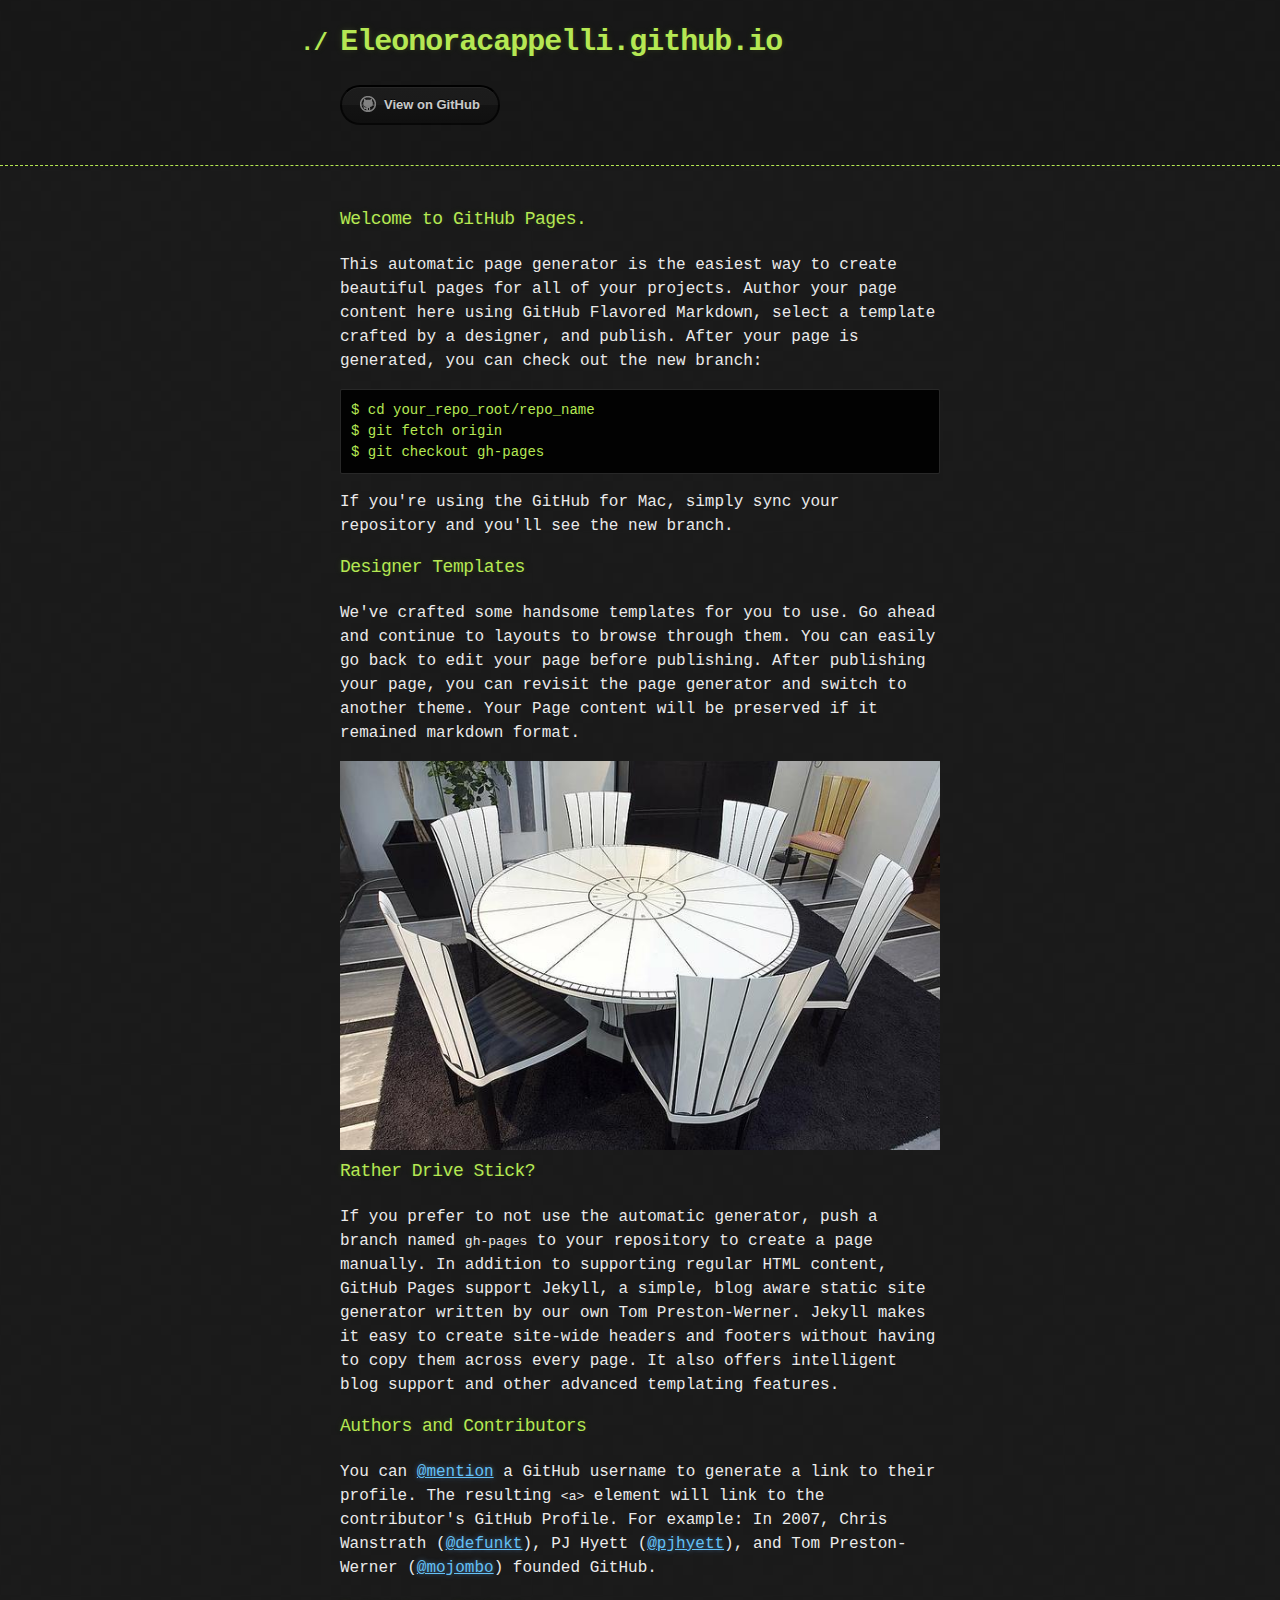
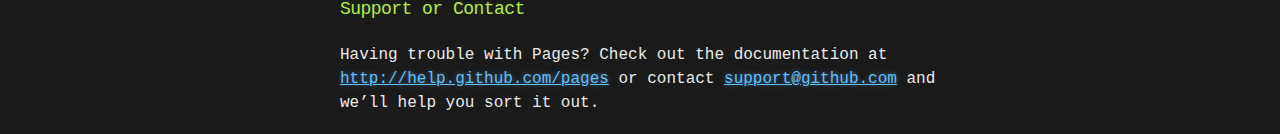
==== index.html @ 9c7d65f6 "primo" ====
<!DOCTYPE html>
<html>
  <head>
    <meta charset='utf-8'>
    <meta http-equiv="X-UA-Compatible" content="chrome=1">

    <link rel="stylesheet" type="text/css" href="stylesheets/stylesheet.css" media="screen" />
    <link rel="stylesheet" type="text/css" href="stylesheets/pygment_trac.css" media="screen" />
    <link rel="stylesheet" type="text/css" href="stylesheets/print.css" media="print" />

    <title>Eleonoracappelli.github.io by Eleonoracappelli</title>
  </head>

  <body>

    <header>
      <div class="container">
        <h1>Eleonoracappelli.github.io</h1>
        <h2></h2>

        <section id="downloads">
          <a href="https://github.com/eleonoracappelli" class="btn btn-github"><span class="icon"></span>View on GitHub</a>
        </section>
      </div>
    </header>

    <div class="container">
      <section id="main_content">
        <h3>
<a name="welcome-to-github-pages" class="anchor" href="#welcome-to-github-pages"><span class="octicon octicon-link"></span></a>Welcome to GitHub Pages.</h3>

<p>This automatic page generator is the easiest way to create beautiful pages for all of your projects. Author your page content here using GitHub Flavored Markdown, select a template crafted by a designer, and publish. After your page is generated, you can check out the new branch:</p>

<pre><code>$ cd your_repo_root/repo_name
$ git fetch origin
$ git checkout gh-pages
</code></pre>

<p>If you're using the GitHub for Mac, simply sync your repository and you'll see the new branch.</p>

<h3>
<a name="designer-templates" class="anchor" href="#designer-templates"><span class="octicon octicon-link"></span></a>Designer Templates</h3>

<p>We've crafted some handsome templates for you to use. Go ahead and continue to layouts to browse through them. You can easily go back to edit your page before publishing. After publishing your page, you can revisit the page generator and switch to another theme. Your Page content will be preserved if it remained markdown format.</p>

<img src = "images/image.jpg"/>
<h3>
<a name="rather-drive-stick" class="anchor" href="#rather-drive-stick"><span class="octicon octicon-link"></span></a>Rather Drive Stick?</h3>

<p>If you prefer to not use the automatic generator, push a branch named <code>gh-pages</code> to your repository to create a page manually. In addition to supporting regular HTML content, GitHub Pages support Jekyll, a simple, blog aware static site generator written by our own Tom Preston-Werner. Jekyll makes it easy to create site-wide headers and footers without having to copy them across every page. It also offers intelligent blog support and other advanced templating features.</p>

<h3>
<a name="authors-and-contributors" class="anchor" href="#authors-and-contributors"><span class="octicon octicon-link"></span></a>Authors and Contributors</h3>

<p>You can <a href="https://github.com/blog/821" class="user-mention">@mention</a> a GitHub username to generate a link to their profile. The resulting <code>&lt;a&gt;</code> element will link to the contributor's GitHub Profile. For example: In 2007, Chris Wanstrath (<a href="https://github.com/defunkt" class="user-mention">@defunkt</a>), PJ Hyett (<a href="https://github.com/pjhyett" class="user-mention">@pjhyett</a>), and Tom Preston-Werner (<a href="https://github.com/mojombo" class="user-mention">@mojombo</a>) founded GitHub.</p>

<h3>
<a name="support-or-contact" class="anchor" href="#support-or-contact"><span class="octicon octicon-link"></span></a>Support or Contact</h3>

<p>Having trouble with Pages? Check out the documentation at <a href="http://help.github.com/pages">http://help.github.com/pages</a> or contact <a href="mailto:support@github.com">support@github.com</a> and we’ll help you sort it out.</p>
      </section>
    </div>

    
  </body>
</html>
---- stylesheets/stylesheet.css ----
body {
  margin: 0;
  padding: 0;
  background: #151515 url("../images/bkg.png") 0 0;
  color: #eaeaea;
  font: 16px;
  line-height: 1.5;
  font-family: Monaco, "Bitstream Vera Sans Mono", "Lucida Console", Terminal, monospace;
}

/* General & 'Reset' Stuff */

.container {
  width: 90%;
  max-width: 600px;
  margin: 0 auto;
}

section {
  display: block;
  margin: 0 0 20px 0;
}

h1, h2, h3, h4, h5, h6 {
  margin: 0 0 20px;
}

li {
  line-height: 1.4 ;
}

/* Header, <header>
   header   - container
   h1       - project name
   h2       - project description
*/

header {
  background: rgba(0, 0, 0, 0.1);
  width: 100%;
  border-bottom: 1px dashed #b5e853;
  padding: 20px 0;
  margin: 0 0 40px 0;
}

header h1 {
  font-size: 30px;
  line-height: 1.5;
  margin: 0 0 0 -40px;
  font-weight: bold;
  font-family: Monaco, "Bitstream Vera Sans Mono", "Lucida Console", Terminal, monospace;
  color: #b5e853;
  text-shadow: 0 1px 1px rgba(0, 0, 0, 0.1),
               0 0 5px rgba(181, 232, 83, 0.1),
               0 0 10px rgba(181, 232, 83, 0.1);
  letter-spacing: -1px;
  -webkit-font-smoothing: antialiased;
}

header h1:before {
  content: "./ ";
  font-size: 24px;
}

header h2 {
  font-size: 18px;
  font-weight: 300;
  color: #666;
}

#downloads .btn {
  display: inline-block;
  text-align: center;
  margin: 0;
}

/* Main Content
*/

#main_content {
  width: 100%;
  -webkit-font-smoothing: antialiased;
}
section img {
  max-width: 100%
}

h1, h2, h3, h4, h5, h6 {
  font-weight: normal;
  font-family: Monaco, "Bitstream Vera Sans Mono", "Lucida Console", Terminal, monospace;
  color: #b5e853;
  letter-spacing: -0.03em;
  text-shadow: 0 1px 1px rgba(0, 0, 0, 0.1),
               0 0 5px rgba(181, 232, 83, 0.1),
               0 0 10px rgba(181, 232, 83, 0.1);
}

#main_content h1 {
  font-size: 30px;
}

#main_content h2 {
  font-size: 24px;
}

#main_content h3 {
  font-size: 18px;
}

#main_content h4 {
  font-size: 14px;
}

#main_content h5 {
  font-size: 12px;
  text-transform: uppercase;
  margin: 0 0 5px 0;
}

#main_content h6 {
  font-size: 12px;
  text-transform: uppercase;
  color: #999;
  margin: 0 0 5px 0;
}

dt {
  font-style: italic;
  font-weight: bold;
}

ul li {
  list-style: none;
}

ul li:before {
  content: ">>";
  font-family: Monaco, "Bitstream Vera Sans Mono", "Lucida Console", Terminal, monospace;
  font-size: 13px;
  color: #b5e853;
  margin-left: -37px;
  margin-right: 21px;
  line-height: 16px;
}

blockquote {
  color: #aaa;
  padding-left: 10px;
  border-left: 1px dotted #666;
}

pre {
  background: rgba(0, 0, 0, 0.9);
  border: 1px solid rgba(255, 255, 255, 0.15);
  padding: 10px;
  font-size: 14px;
  color: #b5e853;
  border-radius: 2px;
  -moz-border-radius: 2px;
  -webkit-border-radius: 2px;
  text-wrap: normal;
  overflow: auto;
  overflow-y: hidden;
}

table {
  width: 100%;
  margin: 0 0 20px 0;
}

th {
  text-align: left;
  border-bottom: 1px dashed #b5e853;
  padding: 5px 10px;
}

td {
  padding: 5px 10px;
}

hr {
  height: 0;
  border: 0;
  border-bottom: 1px dashed #b5e853;
  color: #b5e853;
}

/* Buttons
*/

.btn {
  display: inline-block;
  background: -webkit-linear-gradient(top, rgba(40, 40, 40, 0.3), rgba(35, 35, 35, 0.3) 50%, rgba(10, 10, 10, 0.3) 50%, rgba(0, 0, 0, 0.3));
  padding: 8px 18px;
  border-radius: 50px;
  border: 2px solid rgba(0, 0, 0, 0.7);
  border-bottom: 2px solid rgba(0, 0, 0, 0.7);
  border-top: 2px solid rgba(0, 0, 0, 1);
  color: rgba(255, 255, 255, 0.8);
  font-family: Helvetica, Arial, sans-serif;
  font-weight: bold;
  font-size: 13px;
  text-decoration: none;
  text-shadow: 0 -1px 0 rgba(0, 0, 0, 0.75);
  box-shadow: inset 0 1px 0 rgba(255, 255, 255, 0.05);
}

.btn:hover {
  background: -webkit-linear-gradient(top, rgba(40, 40, 40, 0.6), rgba(35, 35, 35, 0.6) 50%, rgba(10, 10, 10, 0.8) 50%, rgba(0, 0, 0, 0.8));
}

.btn .icon {
  display: inline-block;
  width: 16px;
  height: 16px;
  margin: 1px 8px 0 0;
  float: left;
}

.btn-github .icon {
  opacity: 0.6;
  background: url("../images/blacktocat.png") 0 0 no-repeat;
}

/* Links
   a, a:hover, a:visited
*/

a {
  color: #63c0f5;
  text-shadow: 0 0 5px rgba(104, 182, 255, 0.5);
}

/* Clearfix */

.cf:before, .cf:after {
  content:"";
  display:table;
}

.cf:after {
  clear:both;
}

.cf {
  zoom:1;
}
---- stylesheets/pygment_trac.css ----
.highlight .c { color: #999988; font-style: italic } /* Comment */
.highlight .err { color: #a61717; background-color: #e3d2d2 } /* Error */
.highlight .k { font-weight: bold } /* Keyword */
.highlight .o { font-weight: bold } /* Operator */
.highlight .cm { color: #999988; font-style: italic } /* Comment.Multiline */
.highlight .cp { color: #999999; font-weight: bold } /* Comment.Preproc */
.highlight .c1 { color: #999988; font-style: italic } /* Comment.Single */
.highlight .cs { color: #999999; font-weight: bold; font-style: italic } /* Comment.Special */
.highlight .gd { color: #000000; background-color: #ffdddd } /* Generic.Deleted */
.highlight .gd .x { color: #000000; background-color: #ffaaaa } /* Generic.Deleted.Specific */
.highlight .ge { font-style: italic } /* Generic.Emph */
.highlight .gr { color: #aa0000 } /* Generic.Error */
.highlight .gh { color: #999999 } /* Generic.Heading */
.highlight .gi { color: #000000; background-color: #ddffdd } /* Generic.Inserted */
.highlight .gi .x { color: #000000; background-color: #aaffaa } /* Generic.Inserted.Specific */
.highlight .go { color: #888888 } /* Generic.Output */
.highlight .gp { color: #555555 } /* Generic.Prompt */
.highlight .gs { font-weight: bold } /* Generic.Strong */
.highlight .gu { color: #800080; font-weight: bold; } /* Generic.Subheading */
.highlight .gt { color: #aa0000 } /* Generic.Traceback */
.highlight .kc { font-weight: bold } /* Keyword.Constant */
.highlight .kd { font-weight: bold } /* Keyword.Declaration */
.highlight .kn { font-weight: bold } /* Keyword.Namespace */
.highlight .kp { font-weight: bold } /* Keyword.Pseudo */
.highlight .kr { font-weight: bold } /* Keyword.Reserved */
.highlight .kt { color: #445588; font-weight: bold } /* Keyword.Type */
.highlight .m { color: #009999 } /* Literal.Number */
.highlight .s { color: #d14 } /* Literal.String */
.highlight .na { color: #008080 } /* Name.Attribute */
.highlight .nb { color: #0086B3 } /* Name.Builtin */
.highlight .nc { color: #445588; font-weight: bold } /* Name.Class */
.highlight .no { color: #008080 } /* Name.Constant */
.highlight .ni { color: #800080 } /* Name.Entity */
.highlight .ne { color: #990000; font-weight: bold } /* Name.Exception */
.highlight .nf { color: #990000; font-weight: bold } /* Name.Function */
.highlight .nn { color: #555555 } /* Name.Namespace */
.highlight .nt { color: #CBDFFF } /* Name.Tag */
.highlight .nv { color: #008080 } /* Name.Variable */
.highlight .ow { font-weight: bold } /* Operator.Word */
.highlight .w { color: #bbbbbb } /* Text.Whitespace */
.highlight .mf { color: #009999 } /* Literal.Number.Float */
.highlight .mh { color: #009999 } /* Literal.Number.Hex */
.highlight .mi { color: #009999 } /* Literal.Number.Integer */
.highlight .mo { color: #009999 } /* Literal.Number.Oct */
.highlight .sb { color: #d14 } /* Literal.String.Backtick */
.highlight .sc { color: #d14 } /* Literal.String.Char */
.highlight .sd { color: #d14 } /* Literal.String.Doc */
.highlight .s2 { color: #d14 } /* Literal.String.Double */
.highlight .se { color: #d14 } /* Literal.String.Escape */
.highlight .sh { color: #d14 } /* Literal.String.Heredoc */
.highlight .si { color: #d14 } /* Literal.String.Interpol */
.highlight .sx { color: #d14 } /* Literal.String.Other */
.highlight .sr { color: #009926 } /* Literal.String.Regex */
.highlight .s1 { color: #d14 } /* Literal.String.Single */
.highlight .ss { color: #990073 } /* Literal.String.Symbol */
.highlight .bp { color: #999999 } /* Name.Builtin.Pseudo */
.highlight .vc { color: #008080 } /* Name.Variable.Class */
.highlight .vg { color: #008080 } /* Name.Variable.Global */
.highlight .vi { color: #008080 } /* Name.Variable.Instance */
.highlight .il { color: #009999 } /* Literal.Number.Integer.Long */

.type-csharp .highlight .k { color: #0000FF }
.type-csharp .highlight .kt { color: #0000FF }
.type-csharp .highlight .nf { color: #000000; font-weight: normal }
.type-csharp .highlight .nc { color: #2B91AF }
.type-csharp .highlight .nn { color: #000000 }
.type-csharp .highlight .s { color: #A31515 }
.type-csharp .highlight .sc { color: #A31515 }
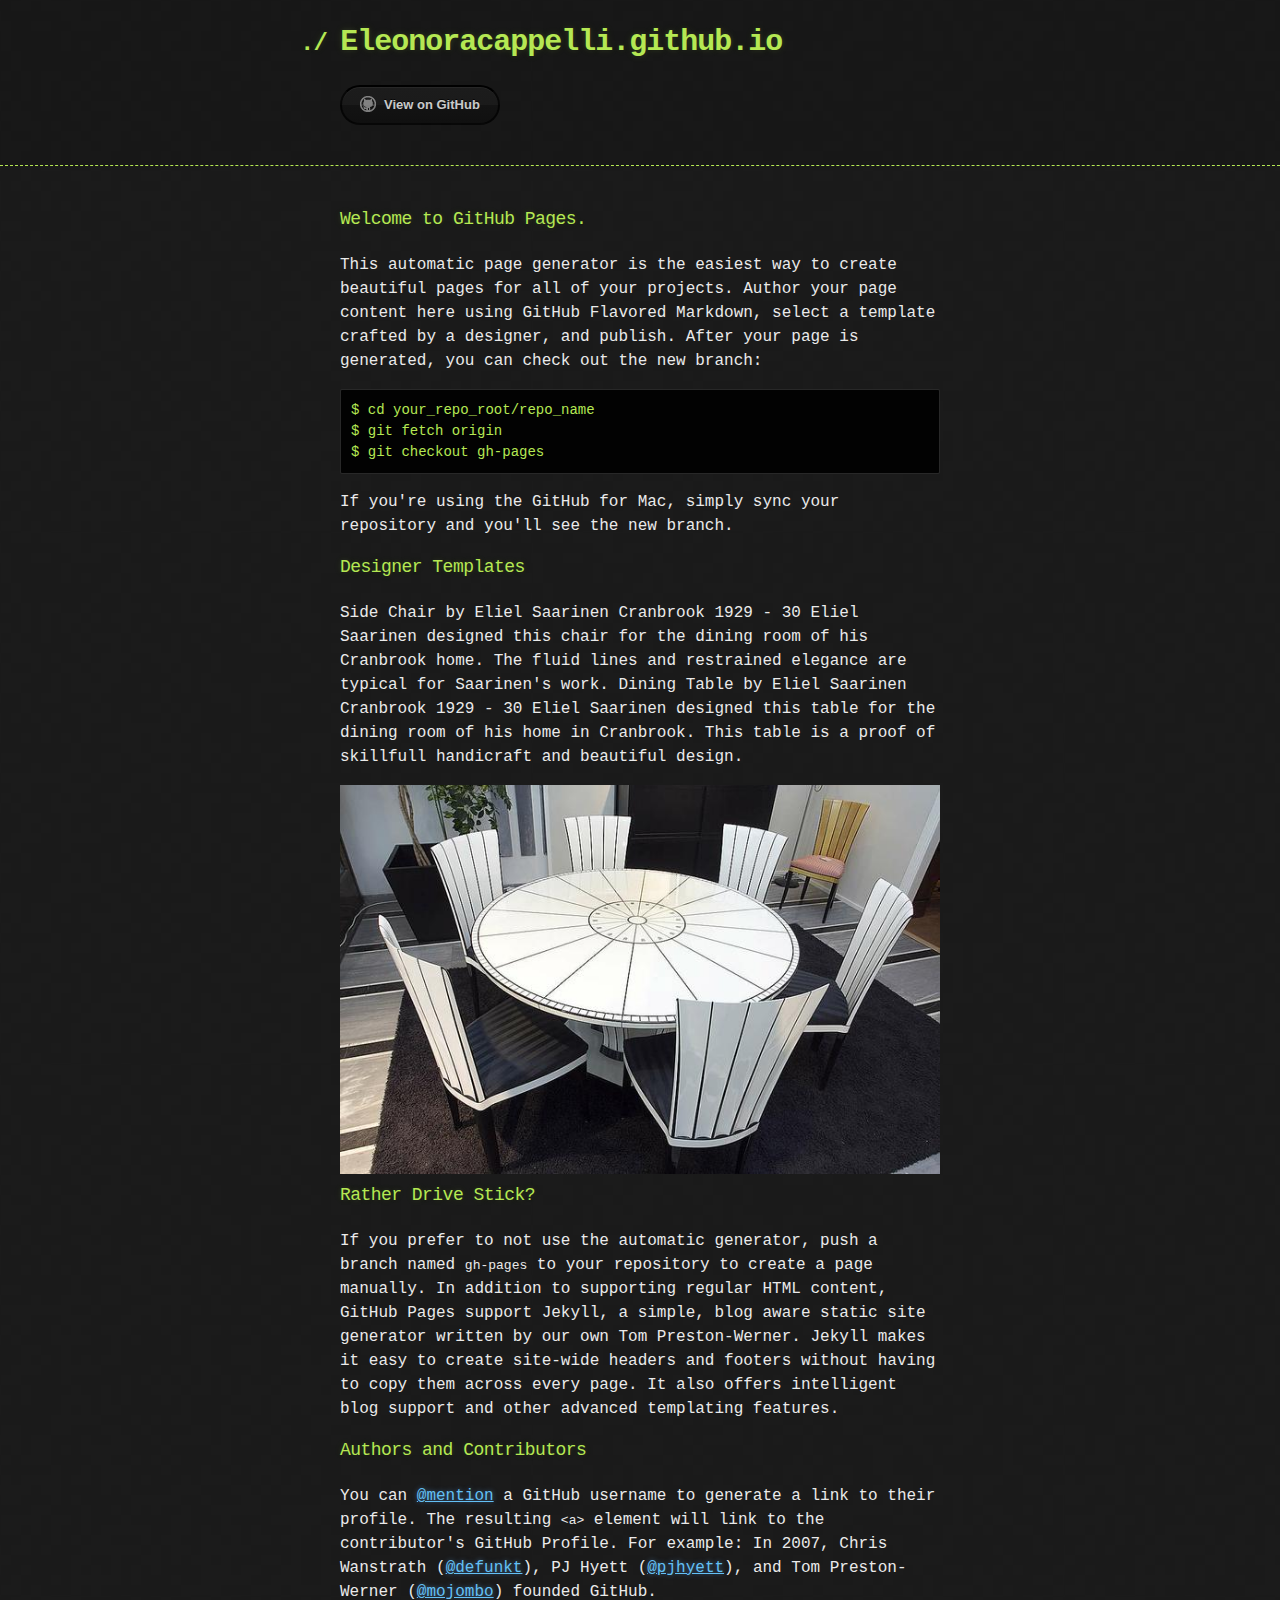
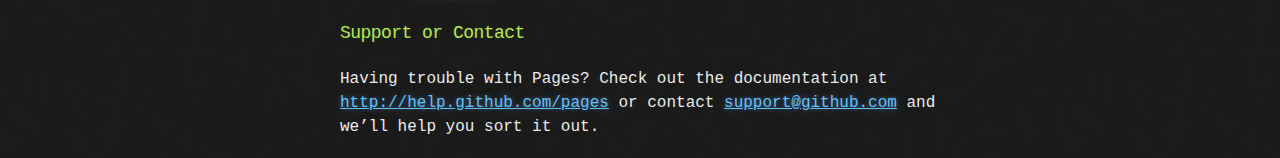
==== commit 5a30d2c8: "finale" ====
--- a/index.html
+++ b/index.html
@@ -41,7 +41,27 @@
 <h3>
 <a name="designer-templates" class="anchor" href="#designer-templates"><span class="octicon octicon-link"></span></a>Designer Templates</h3>
 
-<p>We've crafted some handsome templates for you to use. Go ahead and continue to layouts to browse through them. You can easily go back to edit your page before publishing. After publishing your page, you can revisit the page generator and switch to another theme. Your Page content will be preserved if it remained markdown format.</p>
+<p>Side Chair by Eliel Saarinen
+Cranbrook 1929 - 30
+
+
+Eliel Saarinen designed this chair for the dining 
+room of his Cranbrook home.
+The fluid lines and restrained elegance are typical 
+for Saarinen's work.
+
+
+
+Dining Table by Eliel Saarinen
+Cranbrook 1929 - 30
+
+
+Eliel Saarinen designed this table for the 
+dining room of his home in Cranbrook.
+This table is a proof of skillfull handicraft and
+beautiful design.
+
+</p>
 
 <img src = "images/image.jpg"/>
 <h3>
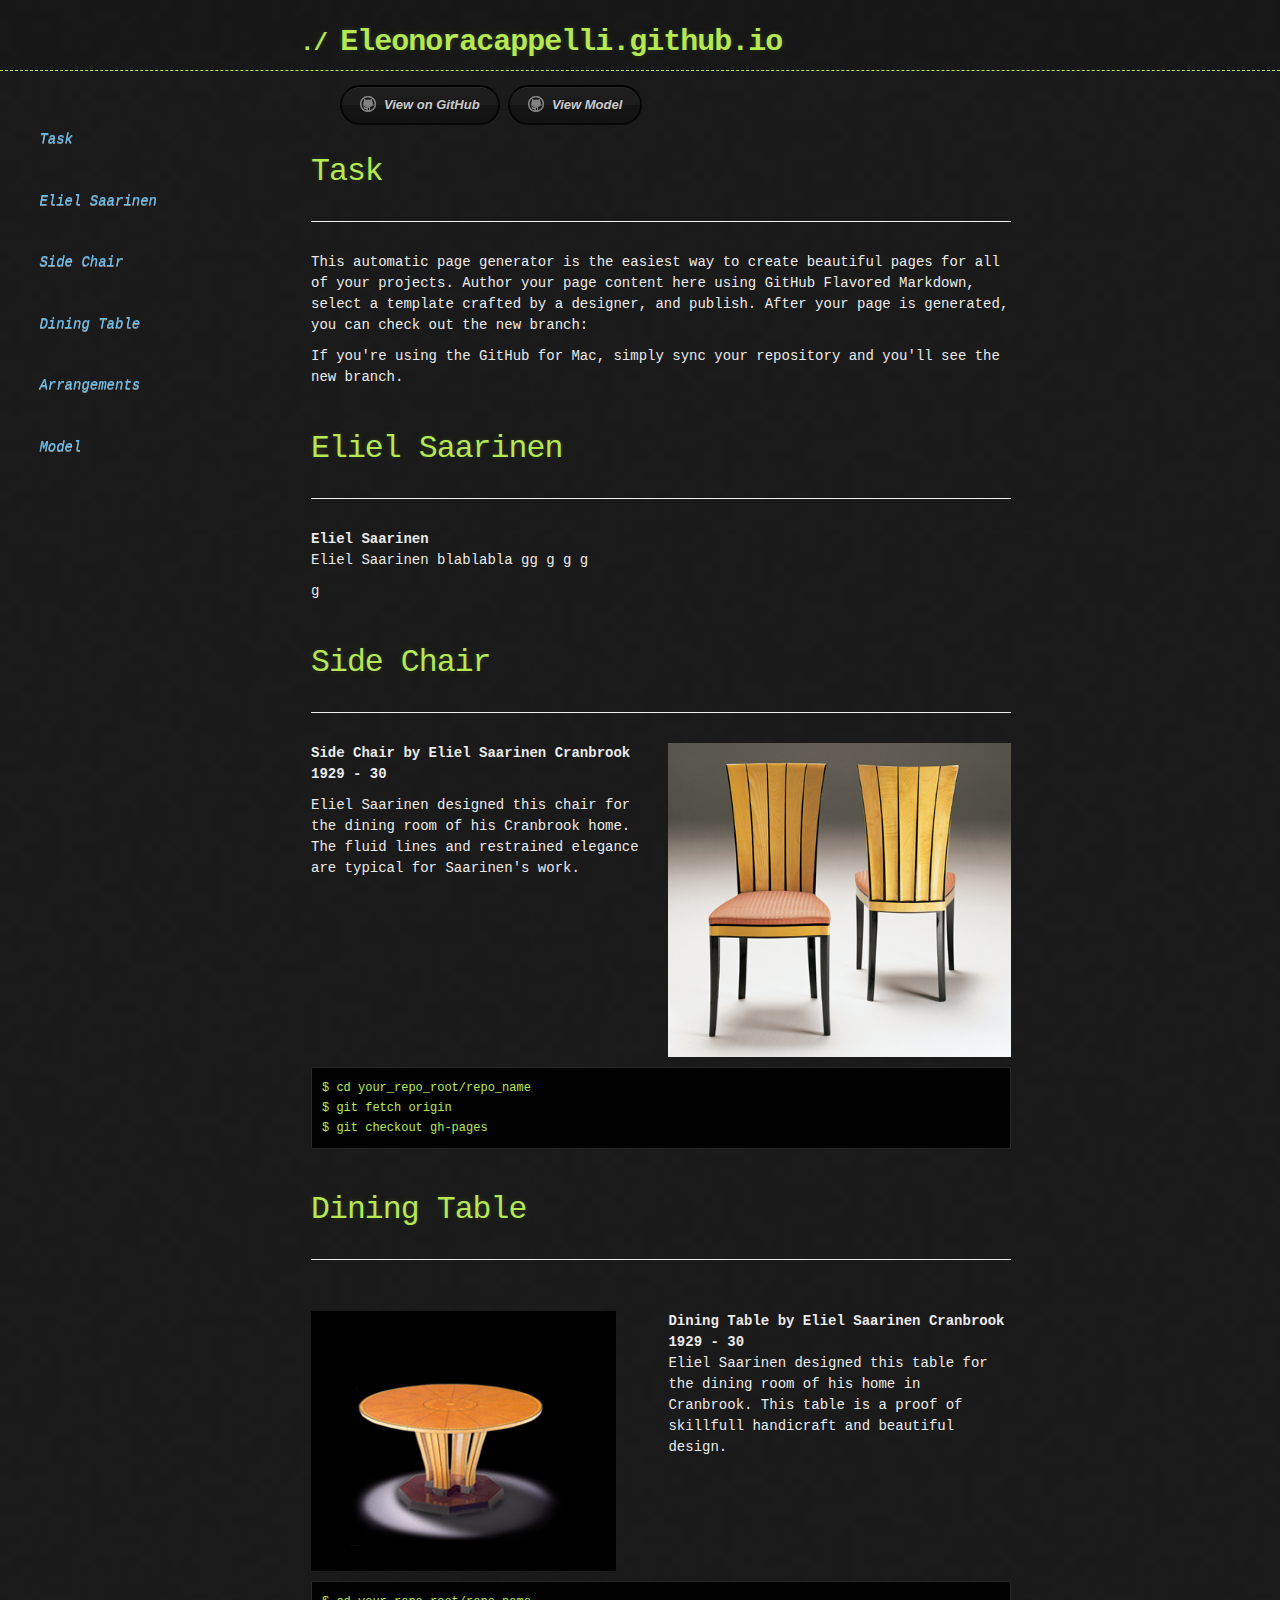
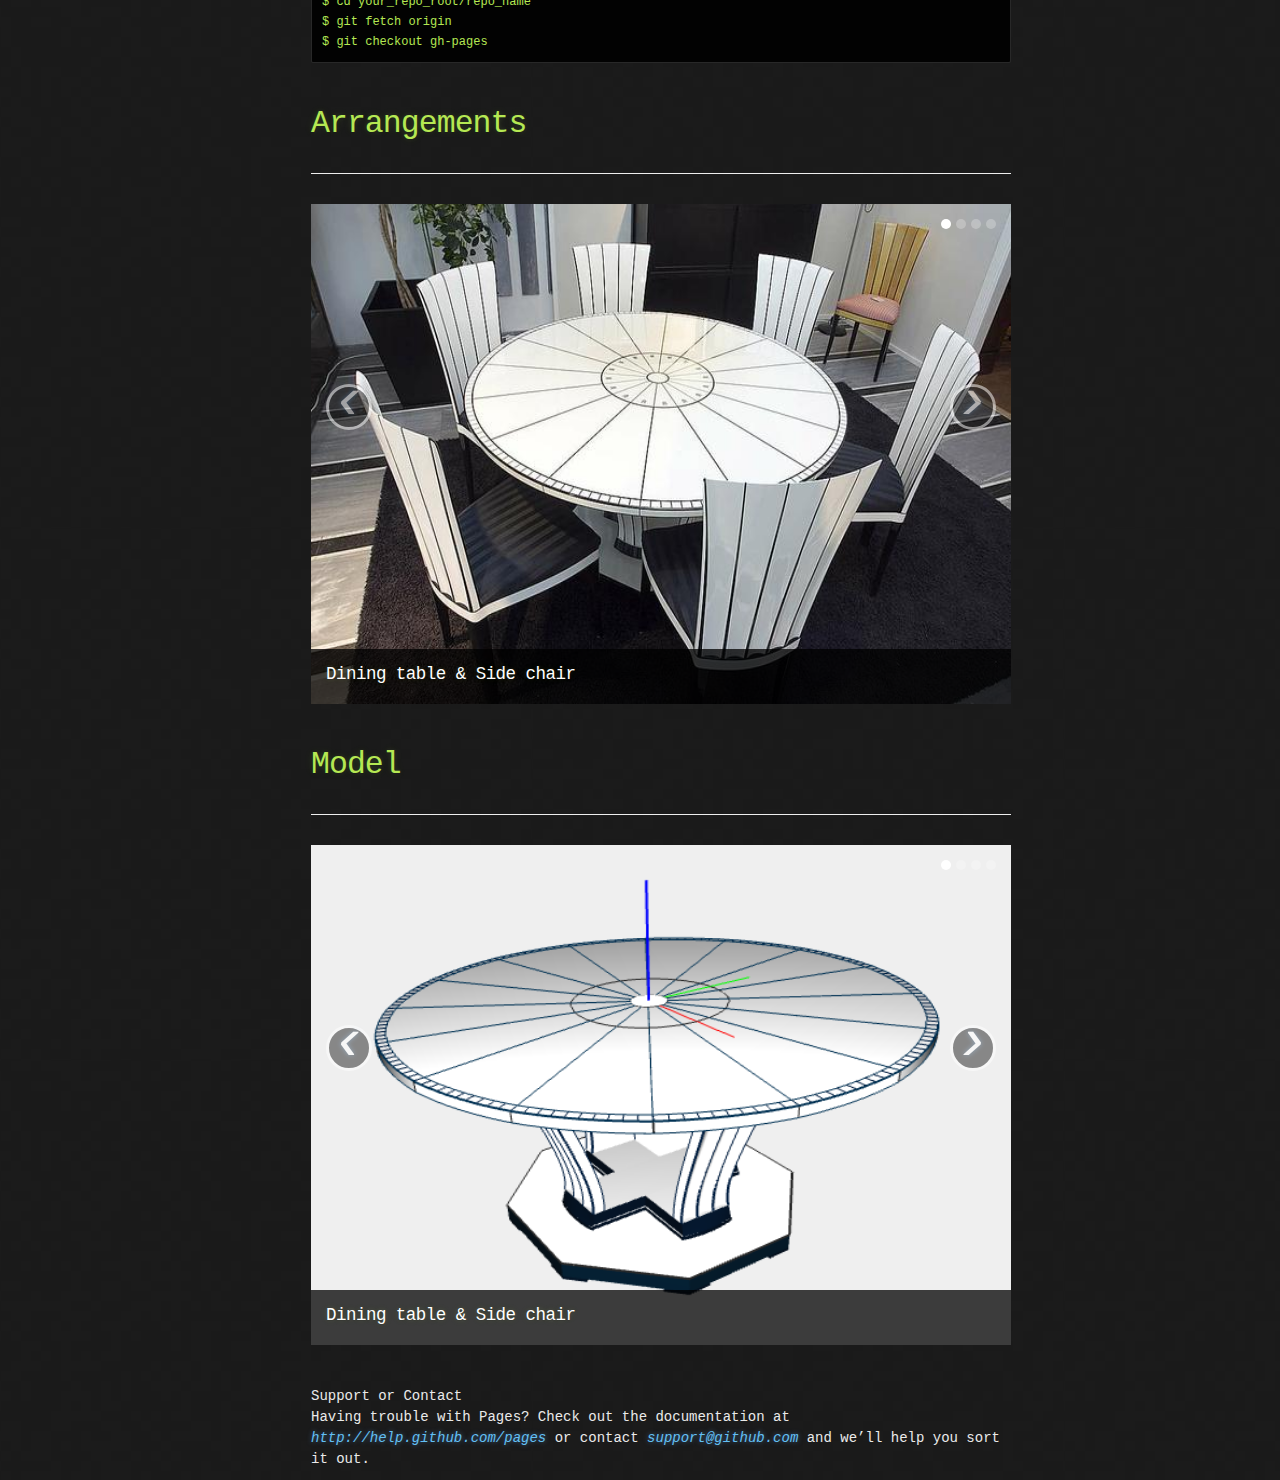
==== commit 592d40e6: "pagina finale" ====
--- a/index.html
+++ b/index.html
@@ -1,86 +1,305 @@
-<!DOCTYPE html>
-<html>
-  <head>
-    <meta charset='utf-8'>
+<html><head>
+
+    <meta charset="utf-8">
     <meta http-equiv="X-UA-Compatible" content="chrome=1">
-
-    <link rel="stylesheet" type="text/css" href="stylesheets/stylesheet.css" media="screen" />
-    <link rel="stylesheet" type="text/css" href="stylesheets/pygment_trac.css" media="screen" />
-    <link rel="stylesheet" type="text/css" href="stylesheets/print.css" media="print" />
+<link href="stylesheets/bootstrap.css" rel="stylesheet" type="text/css" media="all">
+
+    <link rel="stylesheet" type="text/css" href="stylesheets/stylesheet.css" media="screen">
+    <link rel="stylesheet" type="text/css" href="stylesheets/pygment_trac.css" media="screen">
+    <link rel="stylesheet" type="text/css" href="stylesheets/print.css" media="print">
+
+    
+    <script type="text/javascript" src="jquery/js/jquery-1.7.2.min.js"></script>
+    <script type="text/javascript" src="jquery/js/jquery-ui-1.8.20.custom.min.js"></script>
+<script type="text/javascript" src="javascripts/bootstrap.js"></script>
 
     <title>Eleonoracappelli.github.io by Eleonoracappelli</title>
   </head>
 
-  <body>
-
-    <header>
+  <body >
+
+
+
+    <header style="height:30px">
+      
       <div class="container">
         <h1>Eleonoracappelli.github.io</h1>
         <h2></h2>
 
         <section id="downloads">
           <a href="https://github.com/eleonoracappelli" class="btn btn-github"><span class="icon"></span>View on GitHub</a>
+          <a href="tred.html" class="btn btn-github"><span class="icon"></span>View Model</a>
         </section>
-      </div>
+      </div>      
     </header>
 
-    <div class="container">
-      <section id="main_content">
-        <h3>
-<a name="welcome-to-github-pages" class="anchor" href="#welcome-to-github-pages"><span class="octicon octicon-link"></span></a>Welcome to GitHub Pages.</h3>
+
+
+
+<div class="row" >
+      <div class="span3 bs-docs-sidebar"  >
+
+<ul  class="nav nav-list bs-docs-sidenav affix">
+          <li class=""><a href="#task"><i class="icon-chevron-right"></i> Task</a></li>
+          <li class=""><a href="#eliel"><i class="icon-chevron-right"></i> Eliel Saarinen</a></li>
+          <li class=""><a href="#side_chair"><i class="icon-chevron-right"></i> Side Chair</a></li>
+          <li class=""><a href="#dining_table"><i class="icon-chevron-right"></i> Dining Table</a></li>
+          <li class=""><a href="#arrangements"><i class="icon-chevron-right"></i> Arrangements</a></li>
+          <li class=""><a href="#model"><i class="icon-chevron-right"></i> Model</a></li>
+      
+        </ul>
+</div>
+      <div style="margin-left: 7%;" class=" span9">
+    
+
+    
+<section id="task" class="anchor" ><div class="page-header">
+<br>
+            <h2>Task</h2>
+          </div>
 
 <p>This automatic page generator is the easiest way to create beautiful pages for all of your projects. Author your page content here using GitHub Flavored Markdown, select a template crafted by a designer, and publish. After your page is generated, you can check out the new branch:</p>
 
+
+
+<p>If you're using the GitHub for Mac, simply sync your repository and you'll see the new branch.</p>
+
+</section>
+
+<div id="SE">
+
+
+<section id="eliel" class="anchor" ><div class="page-header">
+<br>
+            <h2>Eliel Saarinen</h2>
+          </div>
+<p>
+<strong>
+ Eliel Saarinen
+</strong>
+
+
+
+<br>
+
+Eliel Saarinen blablabla
+gg
+g
+g
+g
+</p><p>
+g
+<br>
+</p><p>
+
+ </p></div>                      
+</section>
+
+
+
+<section id="side_chair" class="anchor" ><div class="page-header">
+<br>
+            <h2>Side Chair</h2>
+          </div>
+
+<div class="row-fluid">
+                       <div class="span6">
+<p>
+<strong>Side Chair by Eliel Saarinen
+Cranbrook 1929 - 30</strong>
+
+
+
+</p><p>
+
+Eliel Saarinen designed this chair for the dining 
+room of his Cranbrook home.
+The fluid lines and restrained elegance are typical 
+for Saarinen's work.
+
+</p><p>
+
+</p></div>
+
+<div class="span6">
+
+<img id="vecchiaImg" src="images/image1.jpg"> 
+
+</div>
+</div>
+
+<p>
 <pre><code>$ cd your_repo_root/repo_name
 $ git fetch origin
 $ git checkout gh-pages
 </code></pre>
-
-<p>If you're using the GitHub for Mac, simply sync your repository and you'll see the new branch.</p>
-
-<h3>
-<a name="designer-templates" class="anchor" href="#designer-templates"><span class="octicon octicon-link"></span></a>Designer Templates</h3>
-
-<p>Side Chair by Eliel Saarinen
-Cranbrook 1929 - 30
-
-
-Eliel Saarinen designed this chair for the dining 
-room of his Cranbrook home.
-The fluid lines and restrained elegance are typical 
-for Saarinen's work.
-
-
-
-Dining Table by Eliel Saarinen
-Cranbrook 1929 - 30
-
-
+</section>
+</p>
+<section id="dining_table" class="anchor" ><div class="page-header">
+<br>
+            <h2>Dining Table</h2>
+          </div>
+<div class="row-fluid">
+                       <div class="span6">
+
+
+
+<br>
+<img id="vecchiaImg" src="images/furn_diningtable.jpg"> 
+
+<p></p>
+</div>
+
+<div class="span6">
+<br>
+<strong>Dining Table by Eliel Saarinen
+Cranbrook 1929 - 30</strong>
+<br>
 Eliel Saarinen designed this table for the 
 dining room of his home in Cranbrook.
 This table is a proof of skillfull handicraft and
 beautiful design.
 
-</p>
-
-<img src = "images/image.jpg"/>
-<h3>
-<a name="rather-drive-stick" class="anchor" href="#rather-drive-stick"><span class="octicon octicon-link"></span></a>Rather Drive Stick?</h3>
-
-<p>If you prefer to not use the automatic generator, push a branch named <code>gh-pages</code> to your repository to create a page manually. In addition to supporting regular HTML content, GitHub Pages support Jekyll, a simple, blog aware static site generator written by our own Tom Preston-Werner. Jekyll makes it easy to create site-wide headers and footers without having to copy them across every page. It also offers intelligent blog support and other advanced templating features.</p>
-
-<h3>
-<a name="authors-and-contributors" class="anchor" href="#authors-and-contributors"><span class="octicon octicon-link"></span></a>Authors and Contributors</h3>
-
-<p>You can <a href="https://github.com/blog/821" class="user-mention">@mention</a> a GitHub username to generate a link to their profile. The resulting <code>&lt;a&gt;</code> element will link to the contributor's GitHub Profile. For example: In 2007, Chris Wanstrath (<a href="https://github.com/defunkt" class="user-mention">@defunkt</a>), PJ Hyett (<a href="https://github.com/pjhyett" class="user-mention">@pjhyett</a>), and Tom Preston-Werner (<a href="https://github.com/mojombo" class="user-mention">@mojombo</a>) founded GitHub.</p>
-
-<h3>
-<a name="support-or-contact" class="anchor" href="#support-or-contact"><span class="octicon octicon-link"></span></a>Support or Contact</h3>
+
+</div>
+</div>
+<pre><code>$ cd your_repo_root/repo_name
+$ git fetch origin
+$ git checkout gh-pages
+</code></pre>
+</section>
+
+<section id="arrangements" class="anchor" ><div class="page-header">
+<br>
+            <h2>Arrangements</h2>
+          </div>
+
+<script> 
+
+section img{
+  height: 420px;
+  width: 100%;}
+
+
+
+
+</script>
+
+<div id="myCarousel" class="carousel slide">
+  <ol class="carousel-indicators">
+    <li data-target="#myCarousel" data-slide-to="0" class="active"></li>
+    <li data-target="#myCarousel" data-slide-to="1"></li>
+    <li data-target="#myCarousel" data-slide-to="2"></li>
+    <li data-target="#myCarousel" data-slide-to="3"></li>
+  </ol>
+  <!-- Carousel items -->
+  <div class="carousel-inner">
+<div class="item active">
+                    <img id="imgInCarousel" src="images/image.jpg" alt="">
+                    <div class="carousel-caption">
+                      <h4>Dining table &amp; Side chair</h4>
+                      
+                    </div>
+                  </div>
+    
+<div class="item ">
+                    <img id="imgInCarousel" src="images/Selezione_012.jpg" alt="">
+                    <div class="carousel-caption">
+                      <h4>Dining table &amp; Side chair</h4>
+                      
+                    </div>
+                  </div>
+
+<div class="item ">
+                    <img id="imgInCarousel" src="images/09.jpg" alt="">
+                    <div class="carousel-caption">
+                      <h4>Dining table &amp; Side chair</h4>
+                      
+                    </div>
+                  </div>
+
+<div class="item ">
+                    <img id="imgInCarousel" src="images/eliel.jpg" alt="">
+                    <div class="carousel-caption">
+                      <h4>Dining table &amp; Side chair</h4>
+                      
+                    </div>
+                  </div>
+
+
+
+  </div>
+  <!-- Carousel nav -->
+  <a class="carousel-control left" href="#myCarousel" data-slide="prev">‹</a>
+  <a class="carousel-control right" href="#myCarousel" data-slide="next">›</a>
+</div>
+
+</section>
+
+<section id="model" class="anchor" ><div class="page-header">
+<br>
+            <h2>Model</h2>
+          </div>
+
+<div id="myC" class="carousel slide">
+  <ol class="carousel-indicators">
+    <li data-target="#myC" data-slide-to="0" class="active"></li>
+    <li data-target="#myC" data-slide-to="1"></li>
+    <li data-target="#myC" data-slide-to="2"></li>
+    <li data-target="#myC" data-slide-to="3"></li>
+  </ol>
+  <!-- Carousel items -->
+  <div class="carousel-inner">
+<div class="item active">
+                    <img id="imgInCarousel" src="images/Selezione_015.png" alt="">
+                    <div class="carousel-caption">
+                      <h4>Dining table &amp; Side chair</h4>
+                      
+                    </div>
+                  </div>
+    
+<div class="item ">
+                    <img id="imgInCarousel" src="images/Selezione_013.png" alt="">
+                    <div class="carousel-caption">
+                      <h4>Dining table &amp; Side chair</h4>
+                      
+                    </div>
+                  </div>
+
+<div class="item ">
+                    <img id="imgInCarousel" src="images/Selezione_014.png" alt="">
+                    <div class="carousel-caption">
+                      <h4>Dining table &amp; Side chair</h4>
+                      
+                    </div>
+                  </div>
+
+<div class="item ">
+                    <img id="imgInCarousel" src="images/eliel.jpg" alt="">
+                    <div class="carousel-caption">
+                      <h4>Dining table &amp; Side chair</h4>
+                      
+                    </div>
+                  </div>
+
+
+
+  </div>
+  <!-- Carousel nav -->
+  <a class="carousel-control left" href="#myC" data-slide="prev">‹</a>
+  <a class="carousel-control right" href="#myC" data-slide="next">›</a>
+</div>
+
+
+</section>
+<br>
+<a name="support-or-contact" class="anchor" href="#support-or-contact"><span class="octicon octicon-link"></span></a>Support or Contact
 
 <p>Having trouble with Pages? Check out the documentation at <a href="http://help.github.com/pages">http://help.github.com/pages</a> or contact <a href="mailto:support@github.com">support@github.com</a> and we’ll help you sort it out.</p>
-      </section>
+      
     </div>
-
-    
-  </body>
-</html>
+    </div>
+    
+  
+
+</body></html>
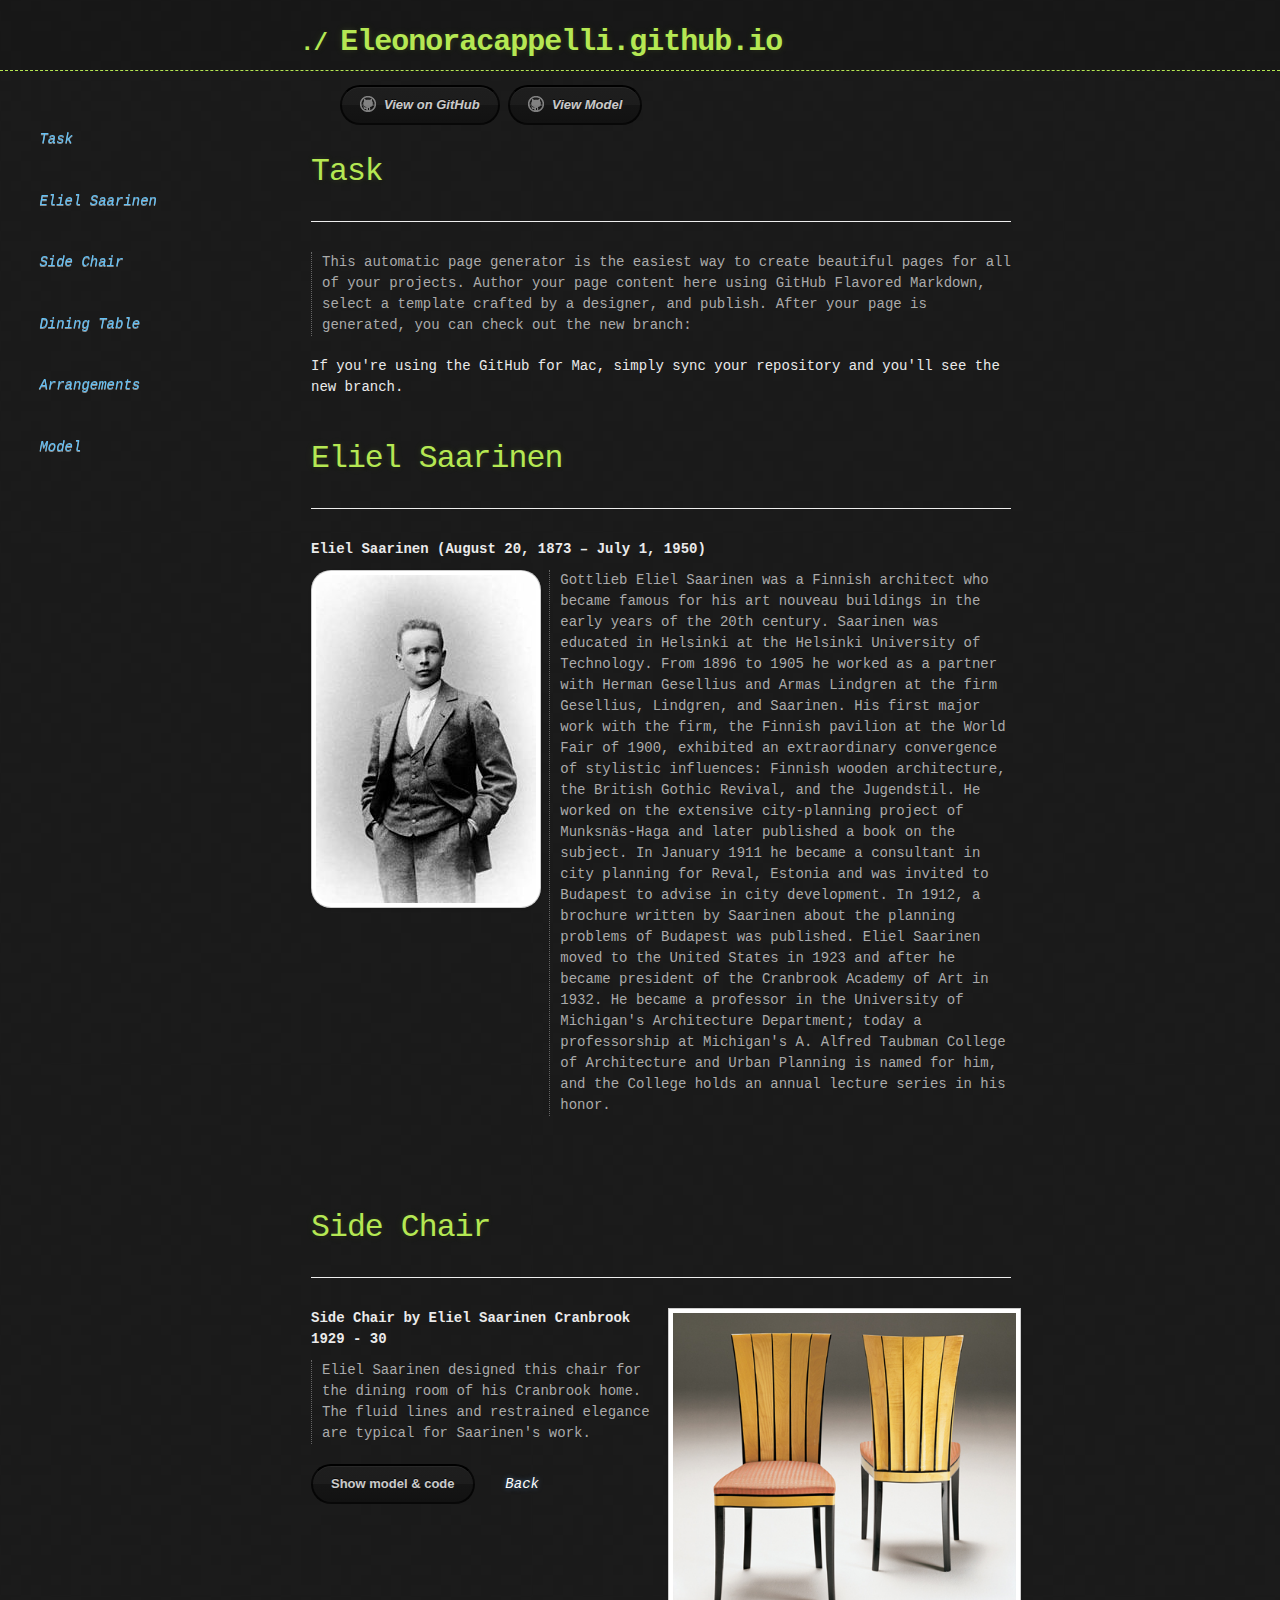
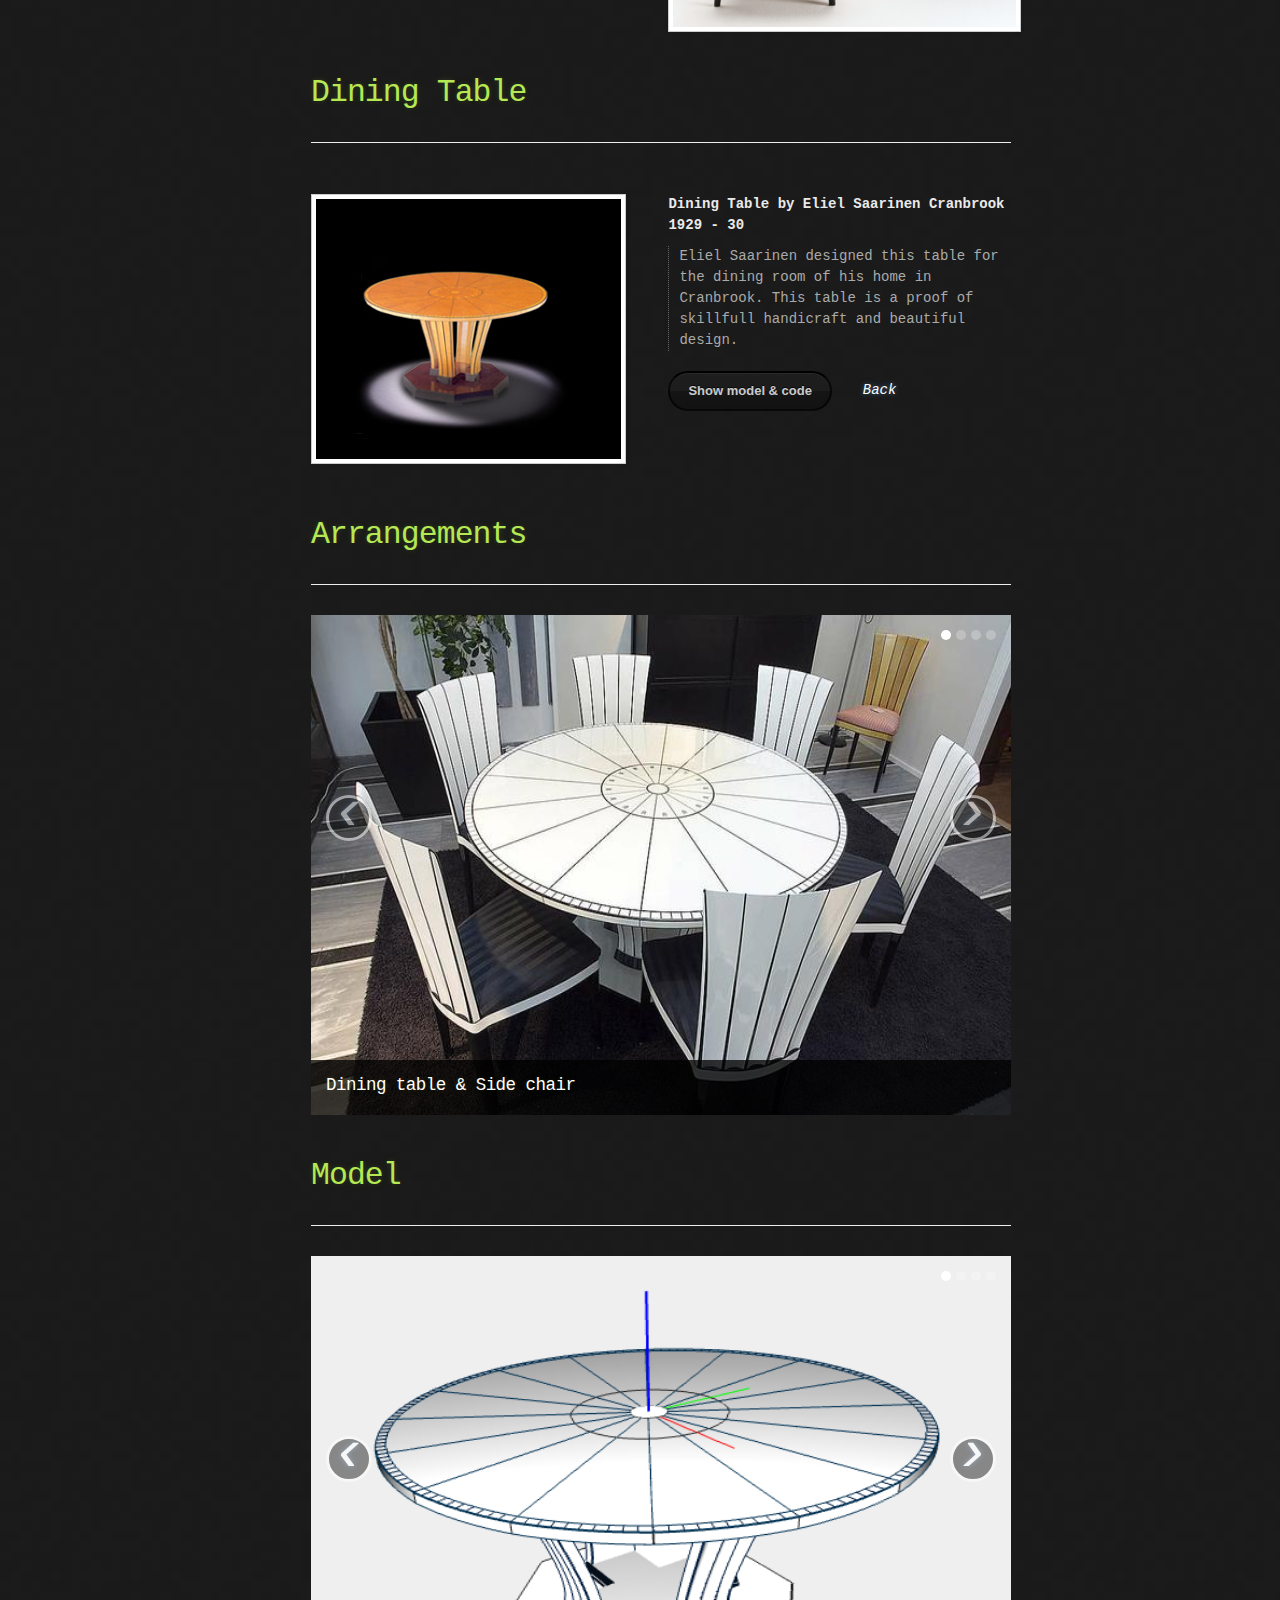
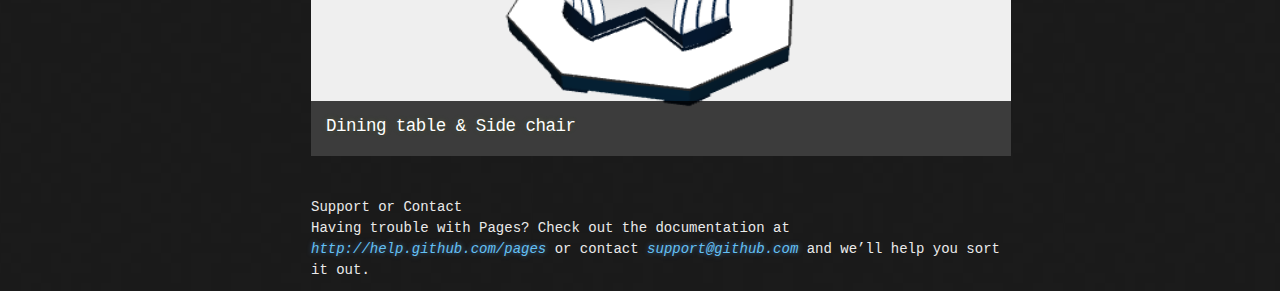
==== commit 943e9da4: "finale" ====
--- a/index.html
+++ b/index.html
@@ -58,7 +58,7 @@
             <h2>Task</h2>
           </div>
 
-<p>This automatic page generator is the easiest way to create beautiful pages for all of your projects. Author your page content here using GitHub Flavored Markdown, select a template crafted by a designer, and publish. After your page is generated, you can check out the new branch:</p>
+<p><blockquote>This automatic page generator is the easiest way to create beautiful pages for all of your projects. Author your page content here using GitHub Flavored Markdown, select a template crafted by a designer, and publish. After your page is generated, you can check out the new branch:</blockquote></p>
 
 
 
@@ -75,27 +75,48 @@
           </div>
 <p>
 <strong>
- Eliel Saarinen
+ Eliel Saarinen  (August 20, 1873 – July 1, 1950)
 </strong>
 
 
 
 <br>
 
-Eliel Saarinen blablabla
-gg
-g
-g
-g
+<div class="row-fluid">
+                       <div class="span4">
+<img id="es" class="img-polaroid" style="border-radius:20px" src="images/Eliel_Saarinen.jpg"> </div>
+
+                       <div class="span8">
+<blockquote>Gottlieb Eliel Saarinen was a Finnish architect who became famous for his art nouveau buildings in the early years of the 20th century. Saarinen was educated in Helsinki at the Helsinki University of Technology. From 1896 to 1905 he worked as a partner with Herman Gesellius and Armas Lindgren at the firm Gesellius, Lindgren, and Saarinen. His first major work with the firm, the Finnish pavilion at the World Fair of 1900, exhibited an extraordinary convergence of stylistic influences: Finnish wooden architecture, the British Gothic Revival, and the Jugendstil. He worked on the extensive city-planning project of Munksnäs-Haga and later published a book on the subject. In January 1911 he became a consultant in city planning for Reval, Estonia and was invited to Budapest to advise in city development. In 1912, a brochure written by Saarinen about the planning problems of Budapest was published.
+Eliel Saarinen moved to the United States in 1923 and after he became president of the Cranbrook Academy of Art in 1932. 
+He became a professor in the University of Michigan's Architecture Department; today a professorship at Michigan's A. Alfred Taubman College of Architecture and Urban Planning is named for him, and the College holds an annual lecture series in his honor.
+</blockquote>
 </p><p>
-g
-<br>
-</p><p>
-
+
+<br>
+</p><p></div>
  </p></div>                      
 </section>
 
-
+<script>
+
+function v1(){
+
+$("#sedia").hide("slow");
+$("#sedia-model").show();
+$("#code1").show("slow");
+
+}
+
+function b1(){
+
+$("#sedia").show("slow");
+$("#sedia-model").hide();
+$("#code1").hide("slow");
+
+}
+
+</script>
 
 <section id="side_chair" class="anchor" ><div class="page-header">
 <br>
@@ -111,30 +132,58 @@
 
 
 </p><p>
-
-Eliel Saarinen designed this chair for the dining 
+<blockquote>Eliel Saarinen designed this chair for the dining 
 room of his Cranbrook home.
 The fluid lines and restrained elegance are typical 
 for Saarinen's work.
-
+</blockquote>
 </p><p>
+<button id="show-model" class="btn btn-primary" onclick="v1()">Show model & code</button>
+
+
+<a style="color:white" onclick="b1()" href="#back"><i class="icon-chevron-right"></i> Back</a>
 
 </p></div>
 
+
 <div class="span6">
 
-<img id="vecchiaImg" src="images/image1.jpg"> 
+<img id="sedia" class="img-polaroid" src="images/image1.jpg"> 
+<img id="sedia-model" src="images/Selezione_013.png" style="display:none;border-radius:20px"> 
 
 </div>
 </div>
 
 <p>
+<div id="code1" style="display:none">
 <pre><code>$ cd your_repo_root/repo_name
 $ git fetch origin
 $ git checkout gh-pages
-</code></pre>
+</code></pre></div>
 </section>
 </p>
+
+<script>
+
+function v(){
+
+$("#vecchiaImg").hide("slow");
+$("#selezione013").show();
+$("#code").show("slow");
+
+}
+
+function b(){
+
+$("#vecchiaImg").show("slow");
+$("#selezione013").hide();
+$("#code").hide("slow");
+
+}
+
+
+
+</script>
 <section id="dining_table" class="anchor" ><div class="page-header">
 <br>
             <h2>Dining Table</h2>
@@ -145,7 +194,11 @@
 
 
 <br>
-<img id="vecchiaImg" src="images/furn_diningtable.jpg"> 
+<img id="vecchiaImg" class="img-polaroid" src="images/furn_diningtable.jpg"> 
+
+<img  id="selezione013"  src="images/Selezione_015.png" style="border-radius:20px;display:none;"> 
+
+
 
 <p></p>
 </div>
@@ -155,18 +208,27 @@
 <strong>Dining Table by Eliel Saarinen
 Cranbrook 1929 - 30</strong>
 <br>
-Eliel Saarinen designed this table for the 
+<p>
+<blockquote>Eliel Saarinen designed this table for the 
 dining room of his home in Cranbrook.
 This table is a proof of skillfull handicraft and
 beautiful design.
-
-
-</div>
-</div>
+</blockquote>
+</p>
+<p></p>
+<button id="show-model" class="btn btn-primary" onclick="v()">Show model & code</button>
+
+<a style="color:white" onclick="b()" href="#back"><i class="icon-chevron-right"></i> Back</a>
+
+</div>
+</div>
+
+<div  id="code" style="display:none">
 <pre><code>$ cd your_repo_root/repo_name
 $ git fetch origin
 $ git checkout gh-pages
-</code></pre>
+</code></pre> </div>
+
 </section>
 
 <section id="arrangements" class="anchor" ><div class="page-header">
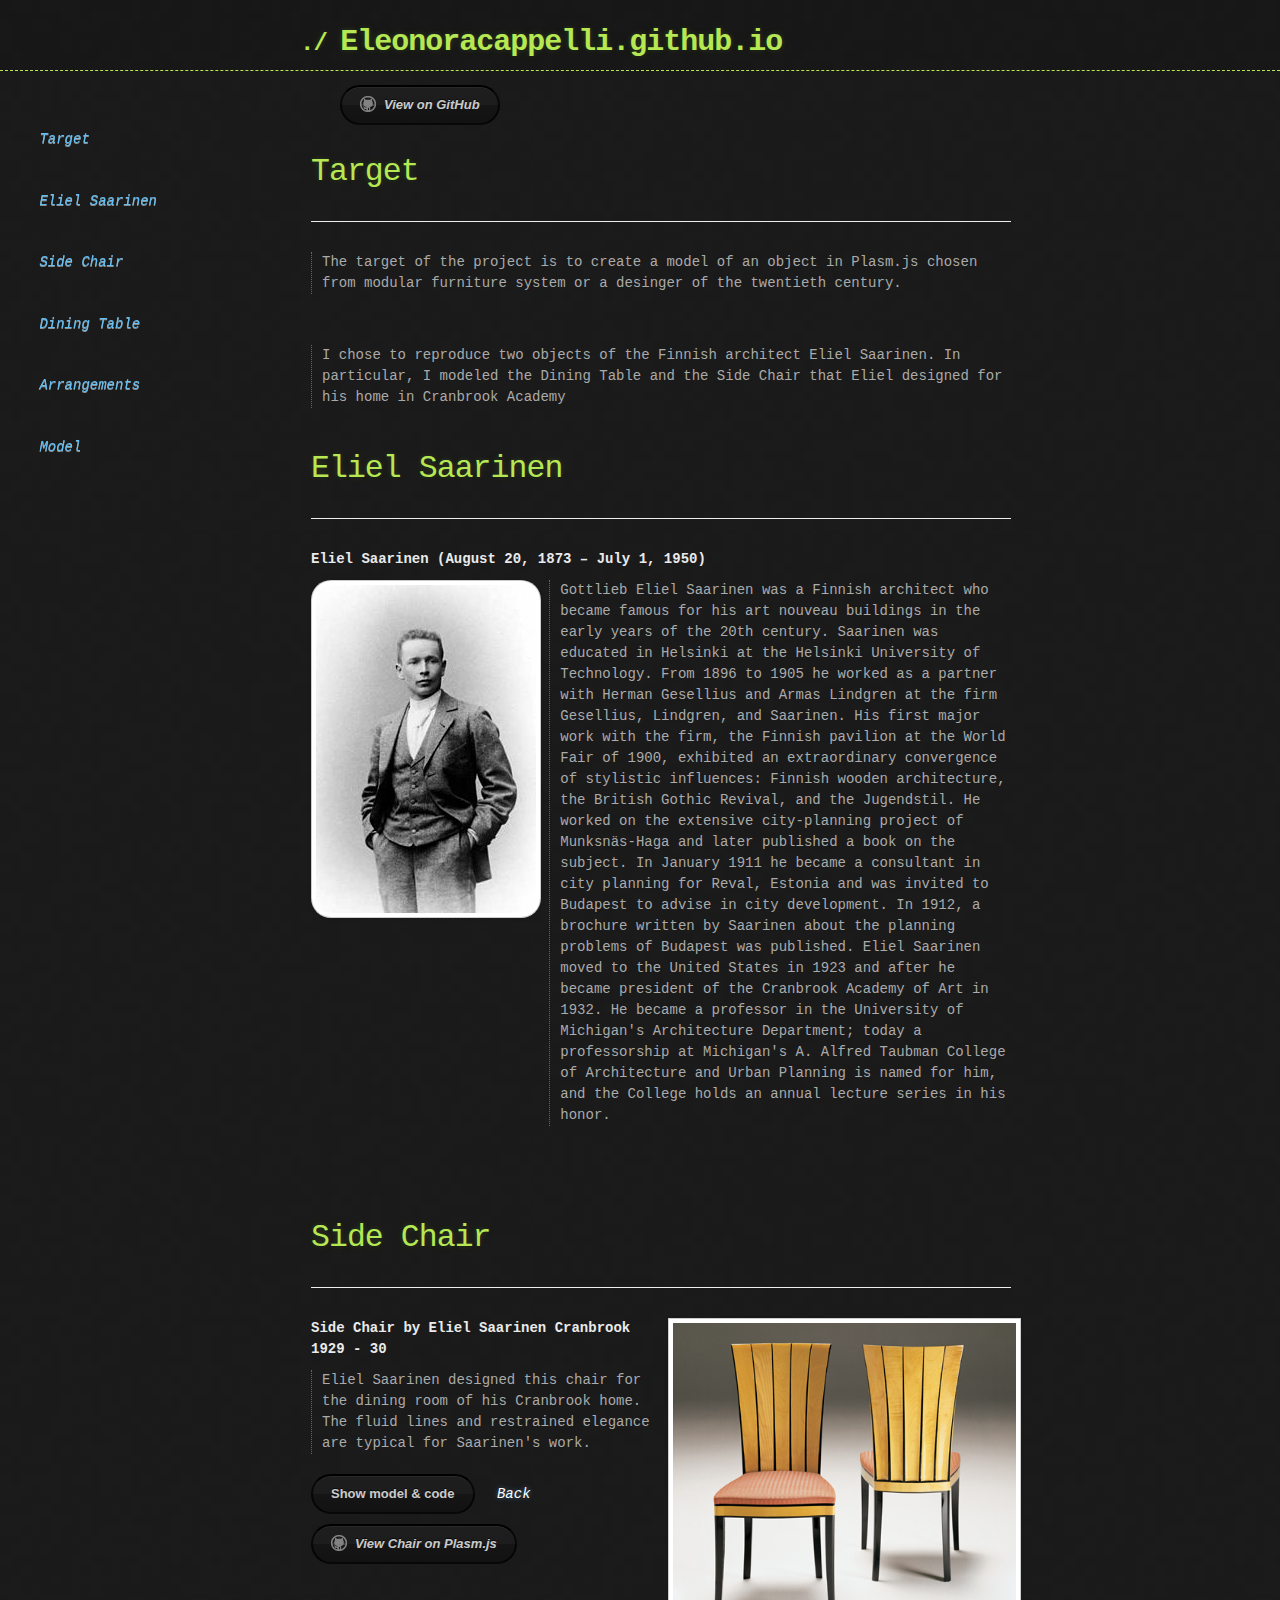
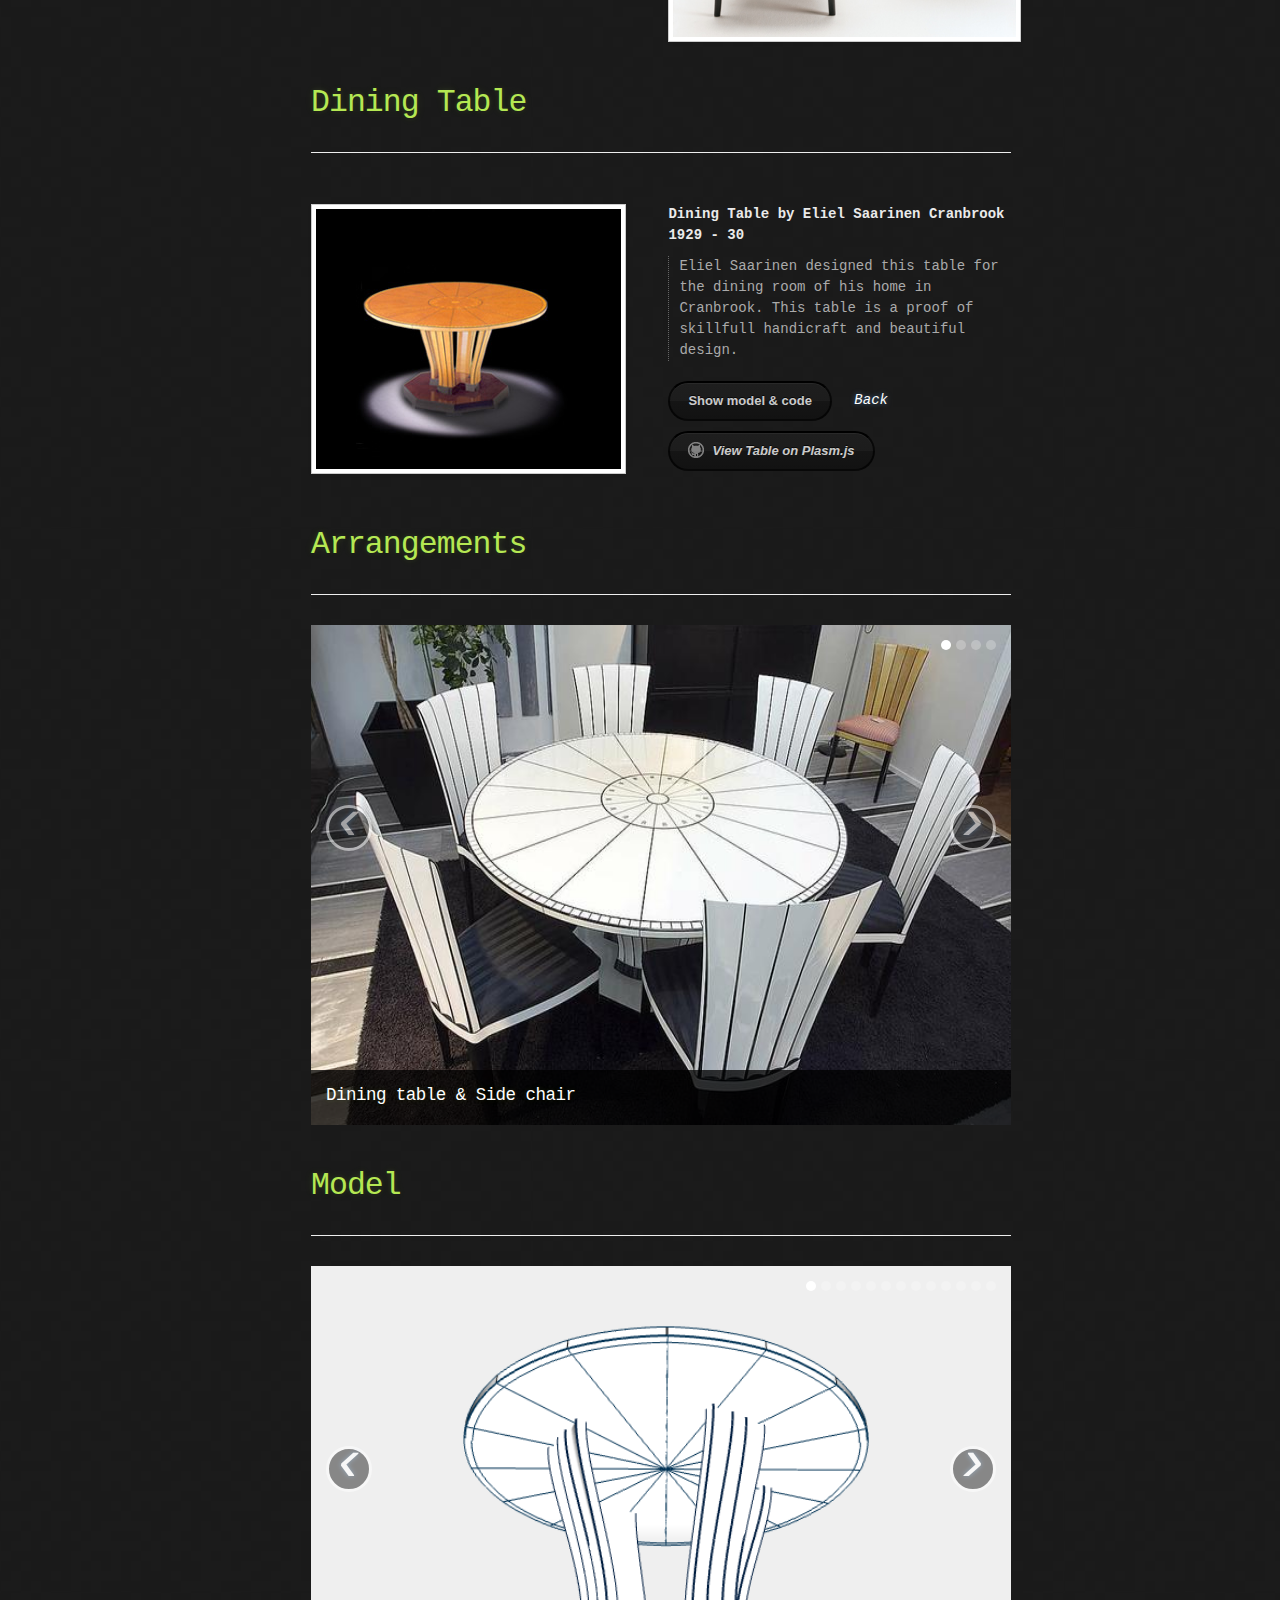
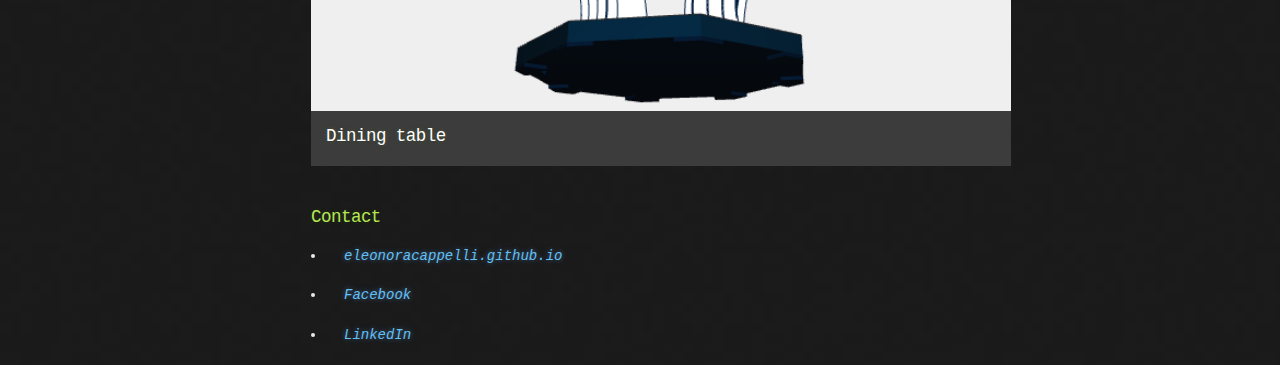
==== commit 808c27cb: "final-project" ====
--- a/index.html
+++ b/index.html
@@ -28,7 +28,6 @@
 
         <section id="downloads">
           <a href="https://github.com/eleonoracappelli" class="btn btn-github"><span class="icon"></span>View on GitHub</a>
-          <a href="tred.html" class="btn btn-github"><span class="icon"></span>View Model</a>
         </section>
       </div>      
     </header>
@@ -40,7 +39,7 @@
       <div class="span3 bs-docs-sidebar"  >
 
 <ul  class="nav nav-list bs-docs-sidenav affix">
-          <li class=""><a href="#task"><i class="icon-chevron-right"></i> Task</a></li>
+          <li class=""><a href="#task"><i class="icon-chevron-right"></i> Target</a></li>
           <li class=""><a href="#eliel"><i class="icon-chevron-right"></i> Eliel Saarinen</a></li>
           <li class=""><a href="#side_chair"><i class="icon-chevron-right"></i> Side Chair</a></li>
           <li class=""><a href="#dining_table"><i class="icon-chevron-right"></i> Dining Table</a></li>
@@ -55,14 +54,15 @@
     
 <section id="task" class="anchor" ><div class="page-header">
 <br>
-            <h2>Task</h2>
-          </div>
-
-<p><blockquote>This automatic page generator is the easiest way to create beautiful pages for all of your projects. Author your page content here using GitHub Flavored Markdown, select a template crafted by a designer, and publish. After your page is generated, you can check out the new branch:</blockquote></p>
-
-
-
-<p>If you're using the GitHub for Mac, simply sync your repository and you'll see the new branch.</p>
+            <h2>Target</h2>
+          </div>
+
+<p><blockquote>The target of the project is to create a model of an object in Plasm.js chosen from modular furniture system or a desinger of the twentieth century.</blockquote></p>
+  <br>
+<p><blockquote>I chose to reproduce two objects of the Finnish architect Eliel Saarinen.
+In particular, I modeled the Dining Table and the Side Chair that
+Eliel designed for his home in Cranbrook Academy</blockquote></p>
+
 
 </section>
 
@@ -141,24 +141,32 @@
 <button id="show-model" class="btn btn-primary" onclick="v1()">Show model & code</button>
 
 
-<a style="color:white" onclick="b1()" href="#back"><i class="icon-chevron-right"></i> Back</a>
-
-</p></div>
+<a style="color:white" onclick="b1()" href="#back"><i class="icon-chevron-right"></i>Back</a>
+
+</p>
+<p>
+<a href="tred_sedia.html" class="btn btn-github"><span class="icon"></span>View Chair on Plasm.js</a>
+
+</div>
 
 
 <div class="span6">
 
 <img id="sedia" class="img-polaroid" src="images/image1.jpg"> 
-<img id="sedia-model" src="images/Selezione_013.png" style="display:none;border-radius:20px"> 
+<img id="sedia-model" src="images/Selezione_016.png" style="display:none;border-radius:20px"> 
 
 </div>
 </div>
 
 <p>
 <div id="code1" style="display:none">
-<pre><code>$ cd your_repo_root/repo_name
-$ git fetch origin
-$ git checkout gh-pages
+<pre><code>sedia = STRUCT([schien,schien1,struttura,cuscino,gambe])
+
+DRAW(sedia)
+
+sedia2 = T([1])([-4])(R([0,1])([PI])(sedia))
+
+DRAW(sedia2)
 </code></pre></div>
 </section>
 </p>
@@ -196,7 +204,7 @@
 <br>
 <img id="vecchiaImg" class="img-polaroid" src="images/furn_diningtable.jpg"> 
 
-<img  id="selezione013"  src="images/Selezione_015.png" style="border-radius:20px;display:none;"> 
+<img  id="selezione013"  src="images/Selezione_026.png" style="border-radius:20px;display:none;"> 
 
 
 
@@ -215,18 +223,23 @@
 beautiful design.
 </blockquote>
 </p>
-<p></p>
+<p>
 <button id="show-model" class="btn btn-primary" onclick="v()">Show model & code</button>
 
-<a style="color:white" onclick="b()" href="#back"><i class="icon-chevron-right"></i> Back</a>
+<a style="color:white" onclick="b()" href="#back"><i class="icon-chevron-right"></i>Back</a>
+</p>
+<p>
+<a href="tred.html" class="btn btn-github"><span class="icon"></span>View Table on Plasm.js</a>
+
 
 </div>
 </div>
 
 <div  id="code" style="display:none">
-<pre><code>$ cd your_repo_root/repo_name
-$ git fetch origin
-$ git checkout gh-pages
+<pre><code>
+tavolo = STRUCT([tavolo_tondo,Base,ottagono,COLOR([0,29/255,63/255])(piedini),colonne]))
+
+DRAW(tavolo)
 </code></pre> </div>
 
 </section>
@@ -287,6 +300,21 @@
                       
                     </div>
                   </div>
+                  <div class="item ">
+                    <img id="imgInCarousel" src="images/sedie1.jpg" alt="">
+                    <div class="carousel-caption">
+                      <h4>Side chair</h4>
+                      
+                    </div>
+                  </div>
+<div class="item ">
+                    <img id="imgInCarousel" src="images/sedia.jpg" alt="">
+                    <div class="carousel-caption">
+                      <h4>Side chair</h4>
+                      
+                    </div>
+                  </div>
+
 
 
 
@@ -309,42 +337,117 @@
     <li data-target="#myC" data-slide-to="1"></li>
     <li data-target="#myC" data-slide-to="2"></li>
     <li data-target="#myC" data-slide-to="3"></li>
+     <li data-target="#myC" data-slide-to="4"></li>
+    <li data-target="#myC" data-slide-to="5"></li>
+    <li data-target="#myC" data-slide-to="6"></li>
+     <li data-target="#myC" data-slide-to="7"></li>
+    <li data-target="#myC" data-slide-to="8"></li>
+    <li data-target="#myC" data-slide-to="9"></li>
+     <li data-target="#myC" data-slide-to="10"></li>
+    <li data-target="#myC" data-slide-to="11"></li>
+    <li data-target="#myC" data-slide-to="12"></li>
   </ol>
   <!-- Carousel items -->
   <div class="carousel-inner">
 <div class="item active">
+                    <img id="imgInCarousel" src="images/Selezione_024.png" alt="">
+                    <div class="carousel-caption">
+                      <h4>Dining table</h4>
+                      
+                    </div>
+                  </div>
+    
+<div class="item ">
+                    <img id="imgInCarousel" src="images/Selezione_013.png" alt="">
+                    <div class="carousel-caption">
+                      <h4>Dining table</h4>
+                      
+                    </div>
+                  </div>
+
+<div class="item ">
+                    <img id="imgInCarousel" src="images/Selezione_014.png" alt="">
+                    <div class="carousel-caption">
+                      <h4>Dining table</h4>
+                      
+                    </div>
+                  </div>
+
+<div class="item ">
+                    <img id="imgInCarousel" src="images/Selezione_025.png" alt="">
+                    <div class="carousel-caption">
+                      <h4>Dining table</h4>
+                      
+                    </div>
+                  </div>
+
+<div class="item ">
                     <img id="imgInCarousel" src="images/Selezione_015.png" alt="">
                     <div class="carousel-caption">
-                      <h4>Dining table &amp; Side chair</h4>
-                      
-                    </div>
-                  </div>
-    
-<div class="item ">
-                    <img id="imgInCarousel" src="images/Selezione_013.png" alt="">
-                    <div class="carousel-caption">
-                      <h4>Dining table &amp; Side chair</h4>
-                      
-                    </div>
-                  </div>
-
-<div class="item ">
-                    <img id="imgInCarousel" src="images/Selezione_014.png" alt="">
-                    <div class="carousel-caption">
-                      <h4>Dining table &amp; Side chair</h4>
-                      
-                    </div>
-                  </div>
-
-<div class="item ">
-                    <img id="imgInCarousel" src="images/eliel.jpg" alt="">
-                    <div class="carousel-caption">
-                      <h4>Dining table &amp; Side chair</h4>
-                      
-                    </div>
-                  </div>
-
-
+                      <h4>Dining table</h4>
+                      
+                    </div>
+                  </div>
+
+<div class="item ">
+                    <img id="imgInCarousel" src="images/Selezione_027.png" alt="">
+                    <div class="carousel-caption">
+                      <h4>Dining table</h4>
+                      
+                    </div>
+                  </div>
+
+<div class="item ">
+                    <img id="imgInCarousel" src="images/Selezione_028.png" alt="">
+                    <div class="carousel-caption">
+                      <h4>Dining table</h4>
+                      
+                    </div>
+                  </div>
+
+<div class="item ">
+                    <img id="imgInCarousel" src="images/Selezione_018.png" alt="">
+                    <div class="carousel-caption">
+                      <h4>Side Chair</h4>
+                      
+                    </div>
+                  </div>
+
+<div class="item ">
+                    <img id="imgInCarousel" src="images/Selezione_017.png" alt="">
+                    <div class="carousel-caption">
+                      <h4>Side Chair</h4>
+                      
+                    </div>
+                  </div>
+<div class="item ">
+                    <img id="imgInCarousel" src="images/Selezione_019.png" alt="">
+                    <div class="carousel-caption">
+                      <h4>Side Chair</h4>
+                      
+                    </div>
+                  </div>
+<div class="item ">
+                    <img id="imgInCarousel" src="images/Selezione_020.png" alt="">
+                    <div class="carousel-caption">
+                      <h4>Side Chair</h4>
+                      
+                    </div>
+                  </div>
+<div class="item ">
+                    <img id="imgInCarousel" src="images/Selezione_021.png" alt="">
+                    <div class="carousel-caption">
+                      <h4>Side Chair</h4>
+                      
+                    </div>
+                  </div>
+<div class="item ">
+                    <img id="imgInCarousel" src="images/Selezione_022.png" alt="">
+                    <div class="carousel-caption">
+                      <h4>Side Chair</h4>
+                      
+                    </div>
+                  </div>
 
   </div>
   <!-- Carousel nav -->
@@ -355,9 +458,14 @@
 
 </section>
 <br>
-<a name="support-or-contact" class="anchor" href="#support-or-contact"><span class="octicon octicon-link"></span></a>Support or Contact
-
-<p>Having trouble with Pages? Check out the documentation at <a href="http://help.github.com/pages">http://help.github.com/pages</a> or contact <a href="mailto:support@github.com">support@github.com</a> and we’ll help you sort it out.</p>
+<div ><h4>Contact</h4></div>
+
+<li class=""><a href="http://eleonoracappelli.github.io/"><i class="icon-chevron-right"></i>eleonoracappelli.github.io</a></li>
+
+<li class=""><a href="https://www.facebook.com/eleonora.cappelli.50"><i class="icon-chevron-right"></i>Facebook</a></li>
+
+<li class=""><a href="http://www.linkedin.com/pub/eleonora-cappelli/75/893/94b"><i class="icon-chevron-right"></i>LinkedIn</a></li>
+         
       
     </div>
     </div>
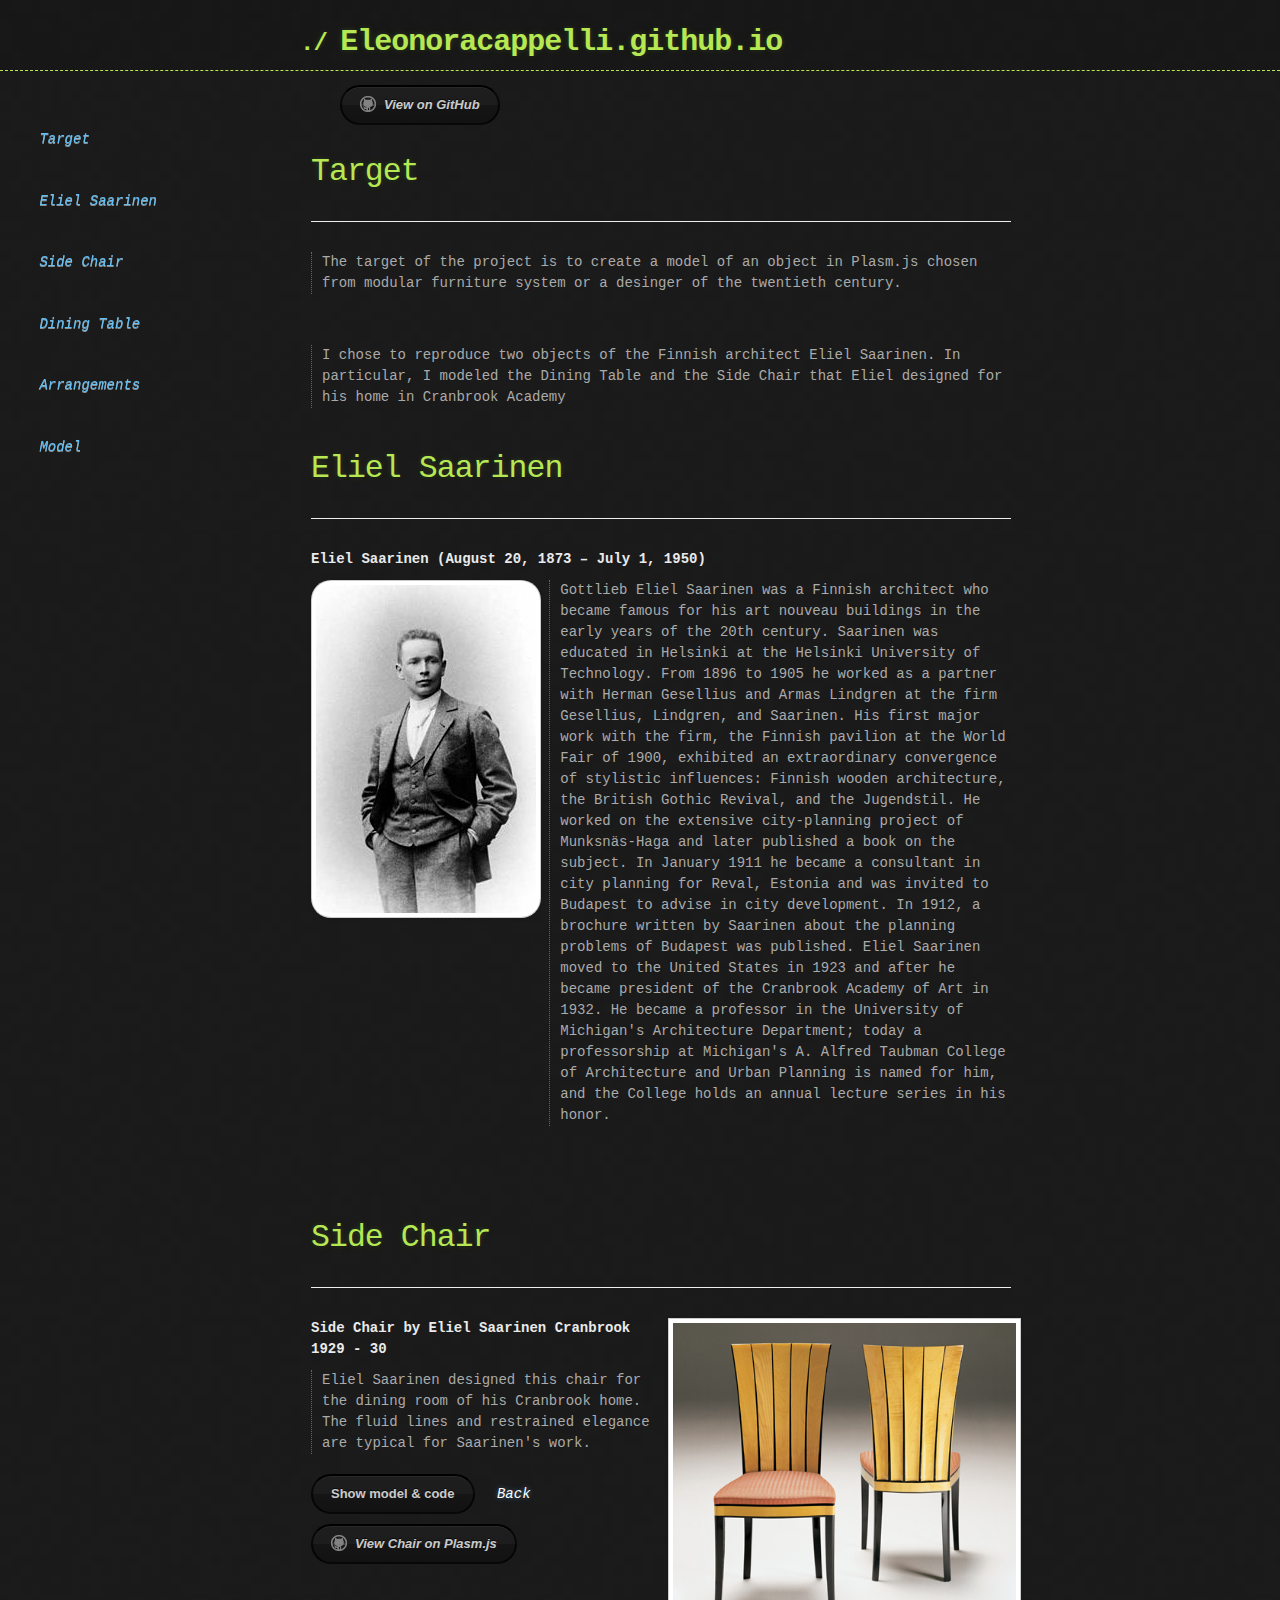
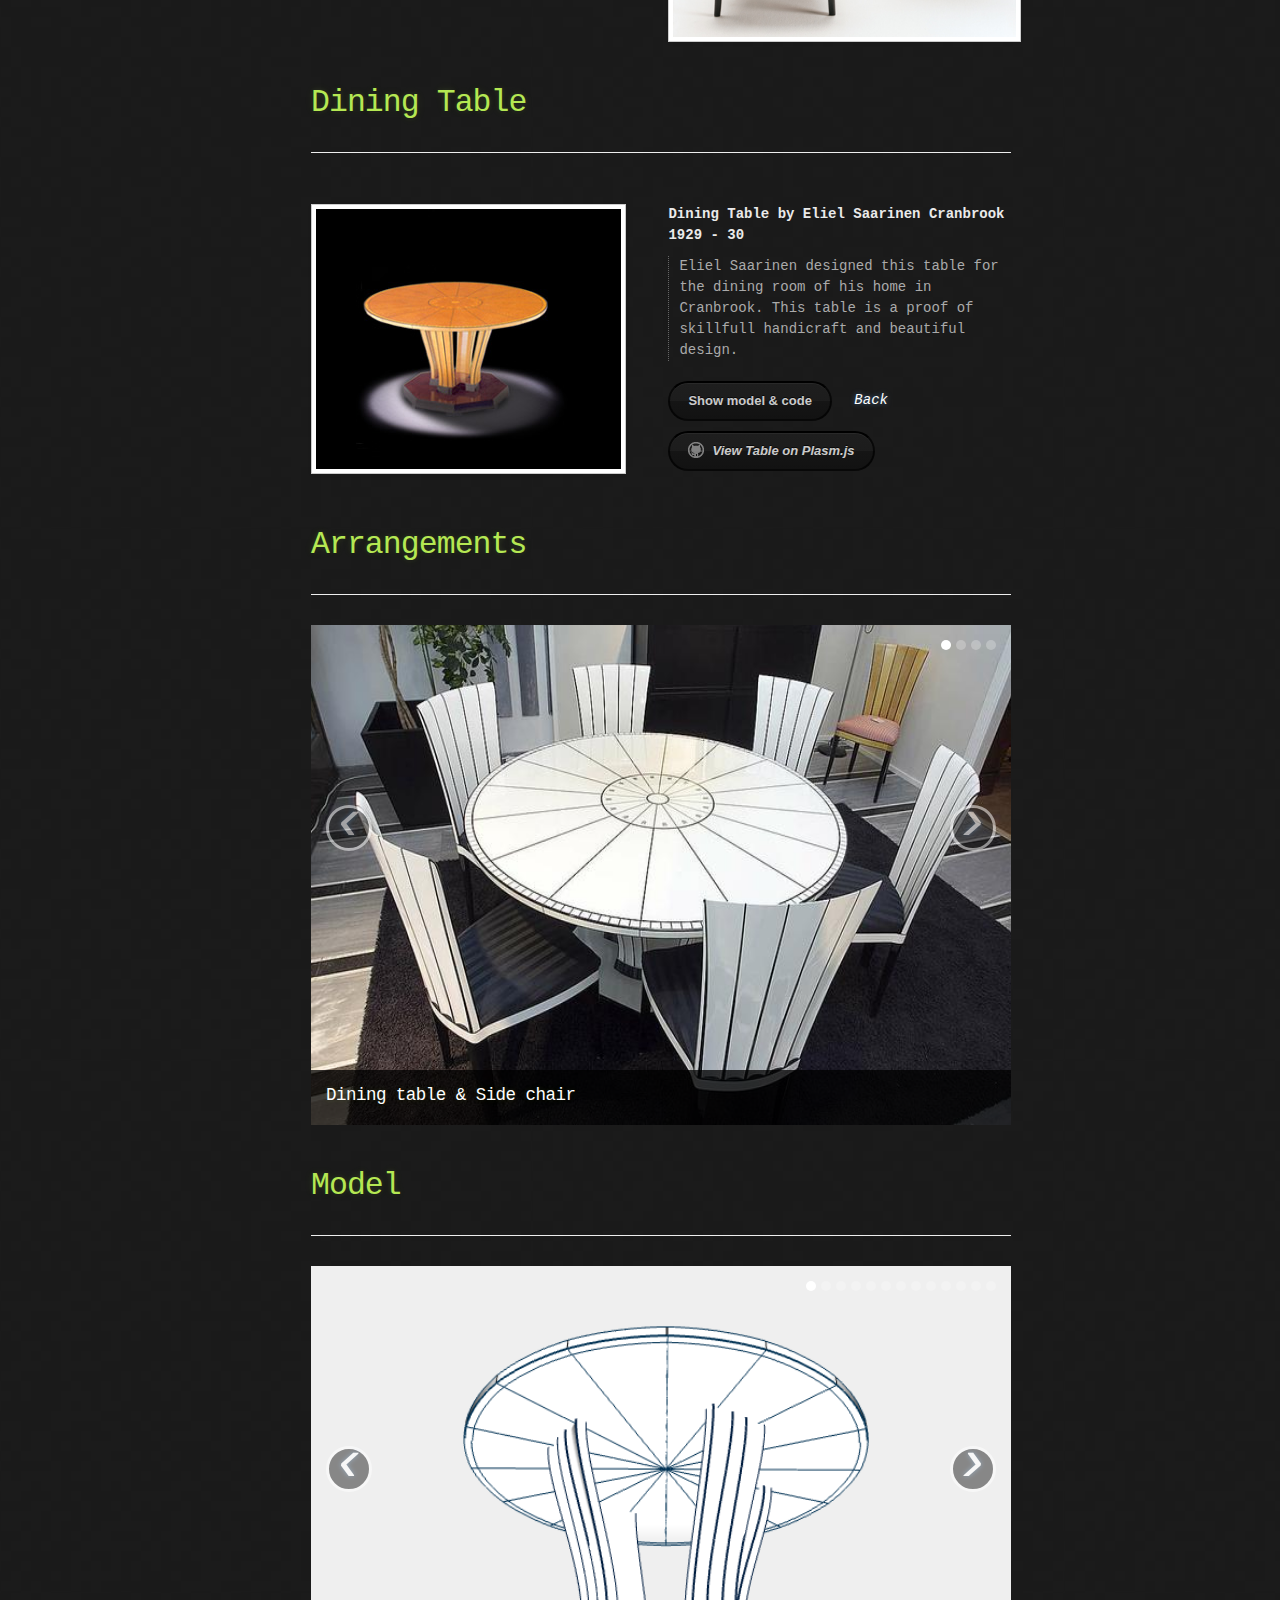
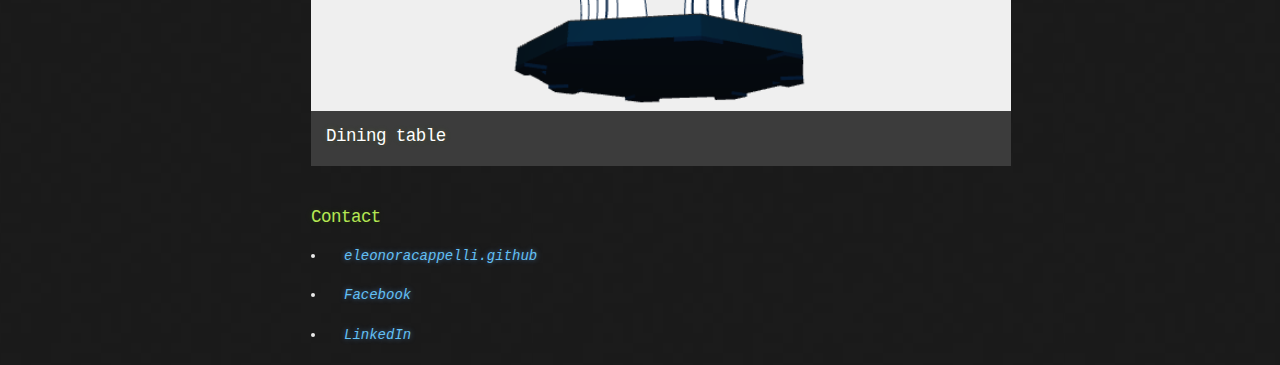
==== commit b9427605: "final" ====
--- a/index.html
+++ b/index.html
@@ -105,6 +105,9 @@
 $("#sedia").hide("slow");
 $("#sedia-model").show();
 $("#code1").show("slow");
+$("#dec").show("slow");
+$("#dec1").show("slow");
+$("#dec2").show("slow");
 
 }
 
@@ -113,6 +116,9 @@
 $("#sedia").show("slow");
 $("#sedia-model").hide();
 $("#code1").hide("slow");
+$("#dec").hide("slow");
+$("#dec1").hide("slow");
+$("#dec2").hide("slow");
 
 }
 
@@ -168,6 +174,70 @@
 
 DRAW(sedia2)
 </code></pre></div>
+
+<p></p>
+<div id="dec"  class="row-fluid" style="display:none">
+  <div class="span6">
+    <img  id=""  src="images/gambe.png" style="border-radius:20px"> 
+    </div>
+
+      <div class="span6">
+<pre><code>..
+  gambaDietro = T([0,1])([0.45,-2])(R([0,1])([PI/2])(gamba))
+  gambaDietro1 = T([0,1])([2.05,0.5])(R([0,1])([-PI/2])(legsx))
+
+  gambe = STRUCT([gambaDietro,gambaDietro1,gamba,legsx,unione_gambe])
+function laterali(..){
+ 
+}
+
+struttura = STRUCT([..laterali()..])</code></pre> 
+
+</div>
+
+</div>
+
+<p></p>
+<div id="dec1"  class="row-fluid" style="display:none">
+  <div class="span6">
+    <img  id=""  src="images/cuscino.png" style="border-radius:20px"> 
+    </div>
+
+      <div class="span6">
+<pre><code>..
+cuscino_part1 = COLOR([0,20/255,60/255])(STRUCT([b_Dom2D([lato_davanti1,lato_davanti]),b_Dom2D([..]))
+
+cuscino = STRUCT([cuscino_part1,cuscino_part2,cuscino_part3,cuscino_part4,cuscino_part5])</code></pre> 
+
+</div>
+
+</div>
+<p></p>
+<div id="dec2"  class="row-fluid" style="display:none">
+  <div class="span6">
+    <img  id=""  src="images/schienale.png" style="border-radius:20px"> 
+    </div>
+
+      <div class="span6">
+<pre><code>function schienale2(back,x,xx,q,qq){
+  var a = []
+
+  ld_fb =beziera_1D(..)
+  ld1_fb =beziera_1D(..)
+
+  a.push(ld_fb)
+  a.push(ld1_fb)
+  return a
+
+}
+s2_s12 = COLOR([3,3,3])(b_Dom2D([s2[0],..]))
+</code></pre> 
+
+</div>
+
+</div>
+
+
 </section>
 </p>
 
@@ -178,7 +248,9 @@
 $("#vecchiaImg").hide("slow");
 $("#selezione013").show();
 $("#code").show("slow");
-
+$("#deco").show("slow");
+$("#deco1").show("slow");
+$("#deco2").show("slow");
 }
 
 function b(){
@@ -186,8 +258,9 @@
 $("#vecchiaImg").show("slow");
 $("#selezione013").hide();
 $("#code").hide("slow");
-
-}
+$("#deco").hide("slow");
+$("#deco1").hide("slow");
+$("#deco2").hide("slow");}
 
 
 
@@ -236,11 +309,80 @@
 </div>
 
 <div  id="code" style="display:none">
-<pre><code>
+<pre><code>function beziera_1D(controlp){ return BEZIER(S0)(controlp)}
+
+function b_Dom1D(controlpoints){
+    return MAP(BEZIER(S0)(controlpoints))(dom1D)
+}
+
 tavolo = STRUCT([tavolo_tondo,Base,ottagono,COLOR([0,29/255,63/255])(piedini),colonne]))
 
 DRAW(tavolo)
 </code></pre> </div>
+
+
+<div id="deco"  class="row-fluid" style="display:none">
+  <div class="span6">
+    <img  id="selezione013"  src="images/ottagono.png" style="border-radius:20px"> 
+    </div>
+
+      <div class="span6">
+<pre><code>var ott = STRUCT(REPLICA(8)([spicchioOttagono,R([0,1])(PI/4)]))
+var spess = STRUCT(REPLICA(8)([spessoreOttagono,R([0,1])(PI/4)]))
+..
+var ottagono = STRUCT([COLOR([3,3,3])(ott),contornoOttagono,COLOR([0,29/255,63/255])(ottSotto),COLOR([0,49/255,83/255])(spess)])
+
+piedini =  STRUCT(REPLICA(8)([STRUCT([ss1,ss,basePiede1,basePiede]),R([0,1])(PI/4)]))</code></pre> 
+
+</div>
+
+</div>
+<p></p>
+
+<div id="deco1"  class="row-fluid" style="display:none">
+  <div class="span6">
+    <img  id="selezione013"  src="images/disco.png" style="border-radius:20px"> 
+    </div>
+
+      <div class="span6">
+<pre><code>
+var Tavolo = function(spessore){
+    ...
+    return tavolo
+}
+
+t = Tavolo(0)
+t_1 = Tavolo(-0.08)])
+</code></pre> 
+
+</div>
+
+</div>
+
+<p></p>
+<div id="deco2"  class="row-fluid" style="display:none">
+  <div class="span6">
+    <img  id="selezione013"  src="images/colonne.png" style="border-radius:20px"> 
+    </div>
+
+      <div class="span6">
+<pre><code>var colonna = STRUCT([col,COLOR([0,29/255,63/255])(linee)])
+
+var colonnaBase = STRUCT([colonna,stondeggiamento])
+
+var colonnaR = R([0,1])([PI/2])(colonnaBase)
+
+var colonnaR1 = R([0,1])([PI/2])(colonnaR)
+
+var colonnaR2 = R([0,1])([PI/2])(colonnaR1)
+
+var colonne = STRUCT([colonnaBase,colonnaR,colonnaR1,colonnaR2])</code></pre> 
+
+</div>
+
+</div>
+
+
 
 </section>
 
@@ -460,7 +602,7 @@
 <br>
 <div ><h4>Contact</h4></div>
 
-<li class=""><a href="http://eleonoracappelli.github.io/"><i class="icon-chevron-right"></i>eleonoracappelli.github.io</a></li>
+<li class=""><a href="https://github.com/eleonoracappelli"><i class="icon-chevron-right"></i>eleonoracappelli.github</a></li>
 
 <li class=""><a href="https://www.facebook.com/eleonora.cappelli.50"><i class="icon-chevron-right"></i>Facebook</a></li>
 
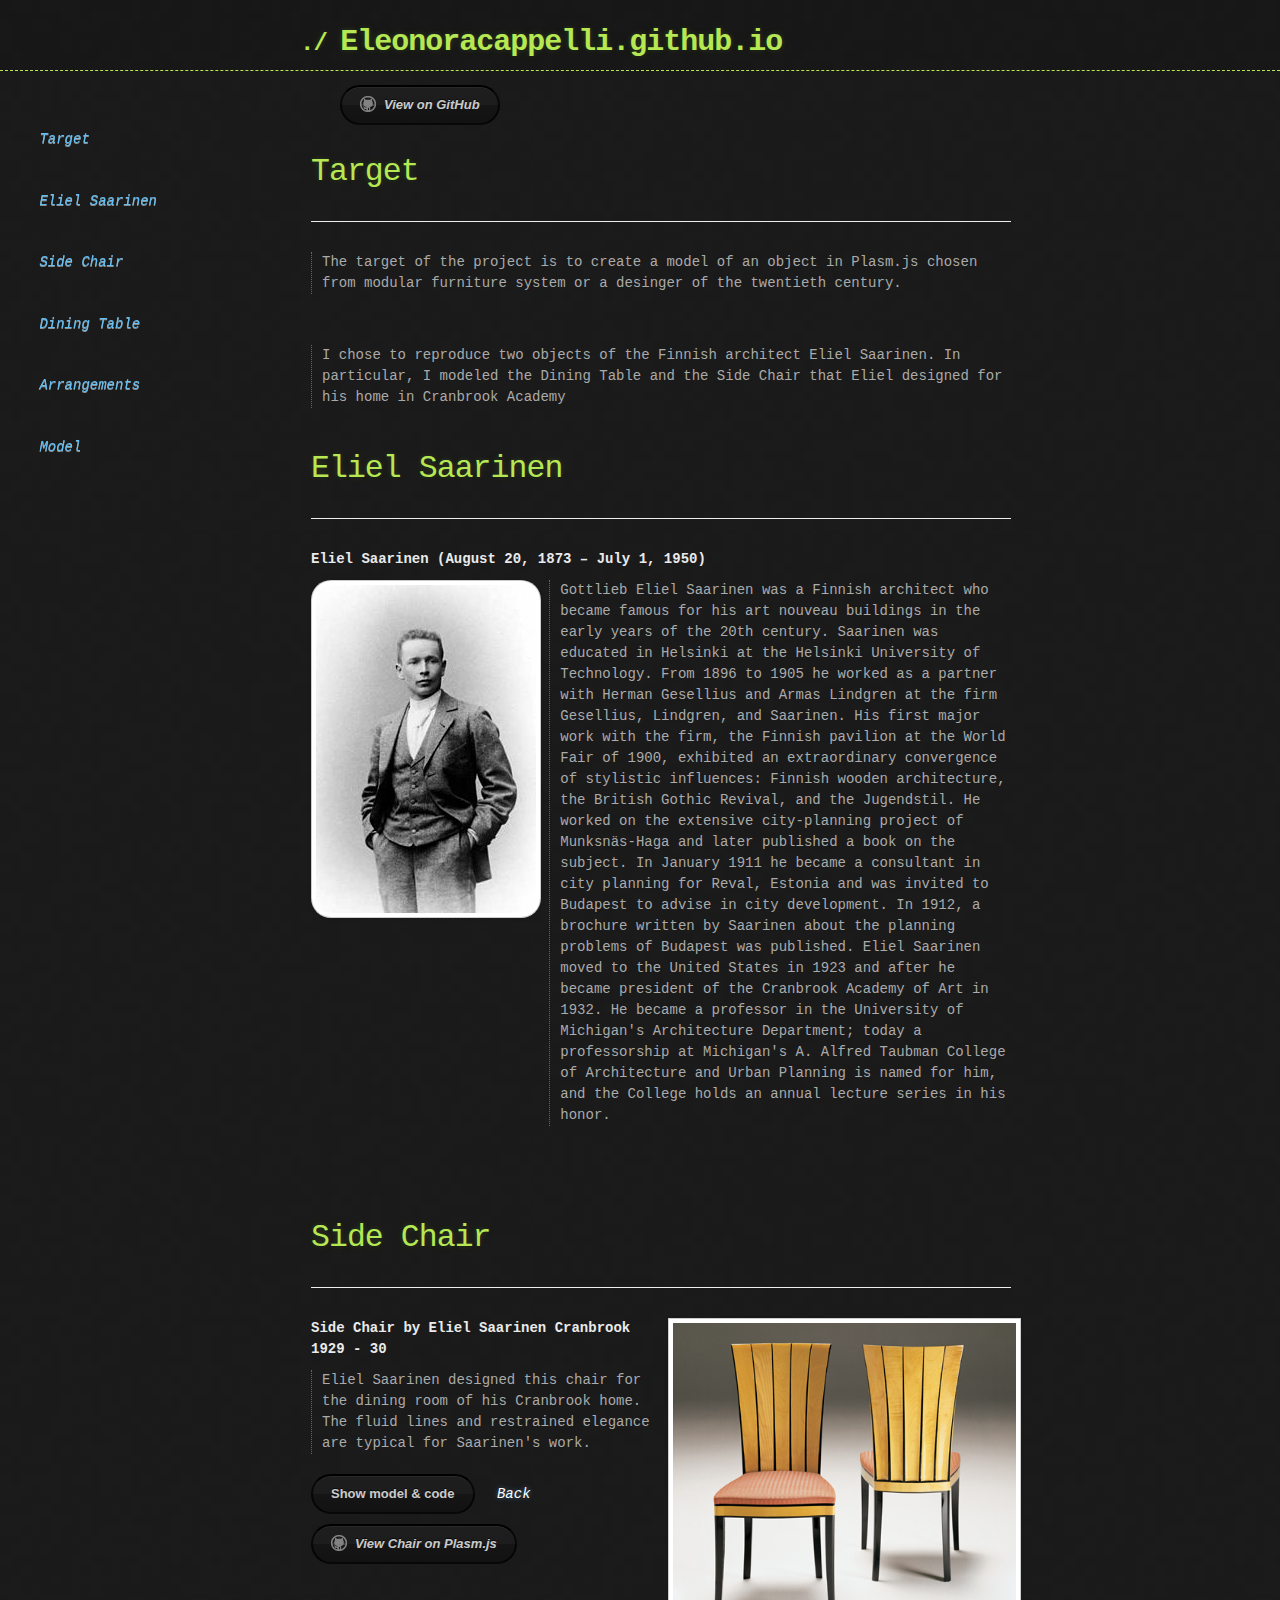
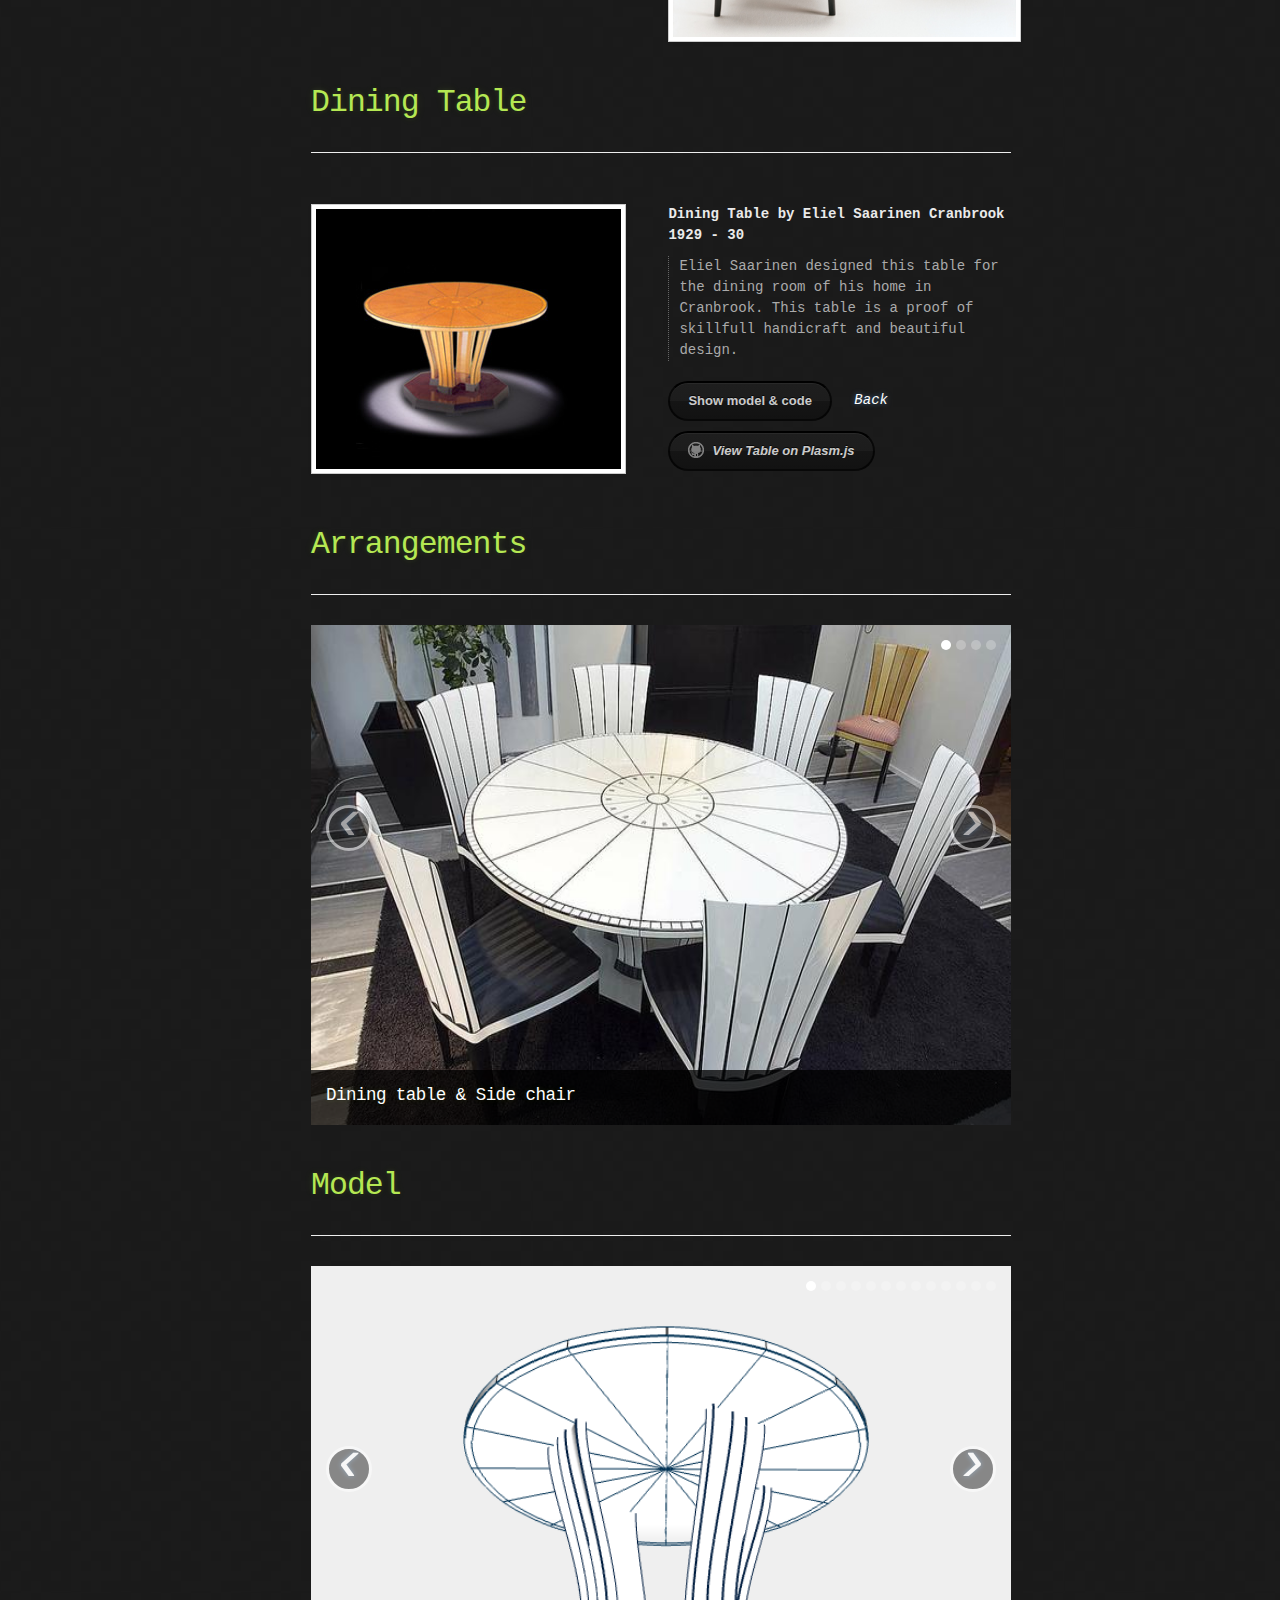
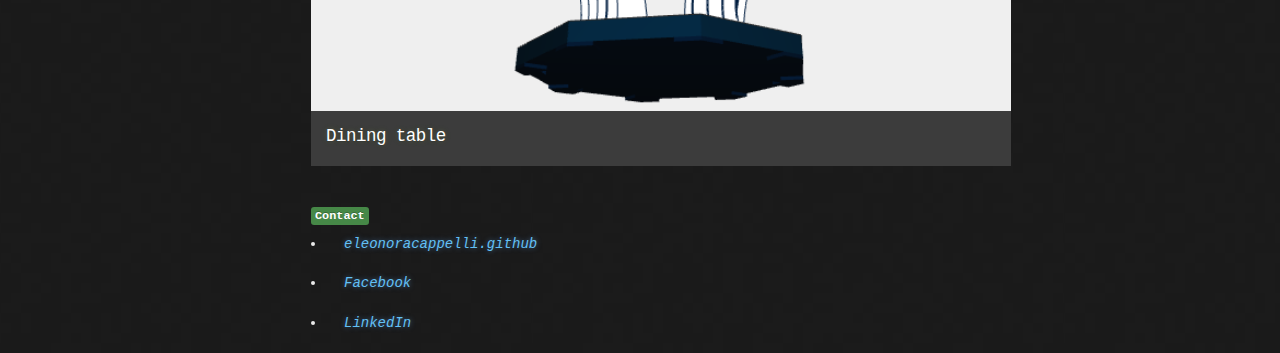
==== commit 004dc733: "finale" ====
--- a/index.html
+++ b/index.html
@@ -166,7 +166,17 @@
 
 <p>
 <div id="code1" style="display:none">
-<pre><code>sedia = STRUCT([schien,schien1,struttura,cuscino,gambe])
+<pre><code>function beziera_2D(f){ return BEZIER(S1)(f)}
+  function beziera_1D(controlp){ return BEZIER(S0)(controlp)}
+  ..
+  function b_Dom1D(controlpoints){
+    return MAP(BEZIER(S0)(controlpoints))(dom1D)
+  }
+
+  function b_Dom2D(functions){
+    return MAP(BEZIER(S1)(functions))(dom2D) 
+  }
+sedia = STRUCT([schien,schien1,struttura,cuscino,gambe])
 
 DRAW(sedia)
 
@@ -183,15 +193,14 @@
 
       <div class="span6">
 <pre><code>..
-  gambaDietro = T([0,1])([0.45,-2])(R([0,1])([PI/2])(gamba))
-  gambaDietro1 = T([0,1])([2.05,0.5])(R([0,1])([-PI/2])(legsx))
-
-  gambe = STRUCT([gambaDietro,gambaDietro1,gamba,legsx,unione_gambe])
+gambaDietrodx = T([0,1])([0.45,-2])(R([0,1])([PI/2])(gambaDx))
+gambaDietrosx = T([0,1])([2.05,0.5])(R([0,1])([-PI/2])(gambaSx))
+
 function laterali(..){
- 
 }
-
-struttura = STRUCT([..laterali()..])</code></pre> 
+unione_gambe = STRUCT([..laterali()..])
+gambe = STRUCT([gambaDietrodx,gambaDietrosx,gambaDx,gambaSx,unione_gambe])
+</code></pre> 
 
 </div>
 
@@ -442,21 +451,7 @@
                       
                     </div>
                   </div>
-                  <div class="item ">
-                    <img id="imgInCarousel" src="images/sedie1.jpg" alt="">
-                    <div class="carousel-caption">
-                      <h4>Side chair</h4>
-                      
-                    </div>
-                  </div>
-<div class="item ">
-                    <img id="imgInCarousel" src="images/sedia.jpg" alt="">
-                    <div class="carousel-caption">
-                      <h4>Side chair</h4>
-                      
-                    </div>
-                  </div>
-
+               
 
 
 
@@ -600,8 +595,9 @@
 
 </section>
 <br>
-<div ><h4>Contact</h4></div>
-
+<div ><span class="label label-success">Contact</span>
+</div>
+<p>
 <li class=""><a href="https://github.com/eleonoracappelli"><i class="icon-chevron-right"></i>eleonoracappelli.github</a></li>
 
 <li class=""><a href="https://www.facebook.com/eleonora.cappelli.50"><i class="icon-chevron-right"></i>Facebook</a></li>
